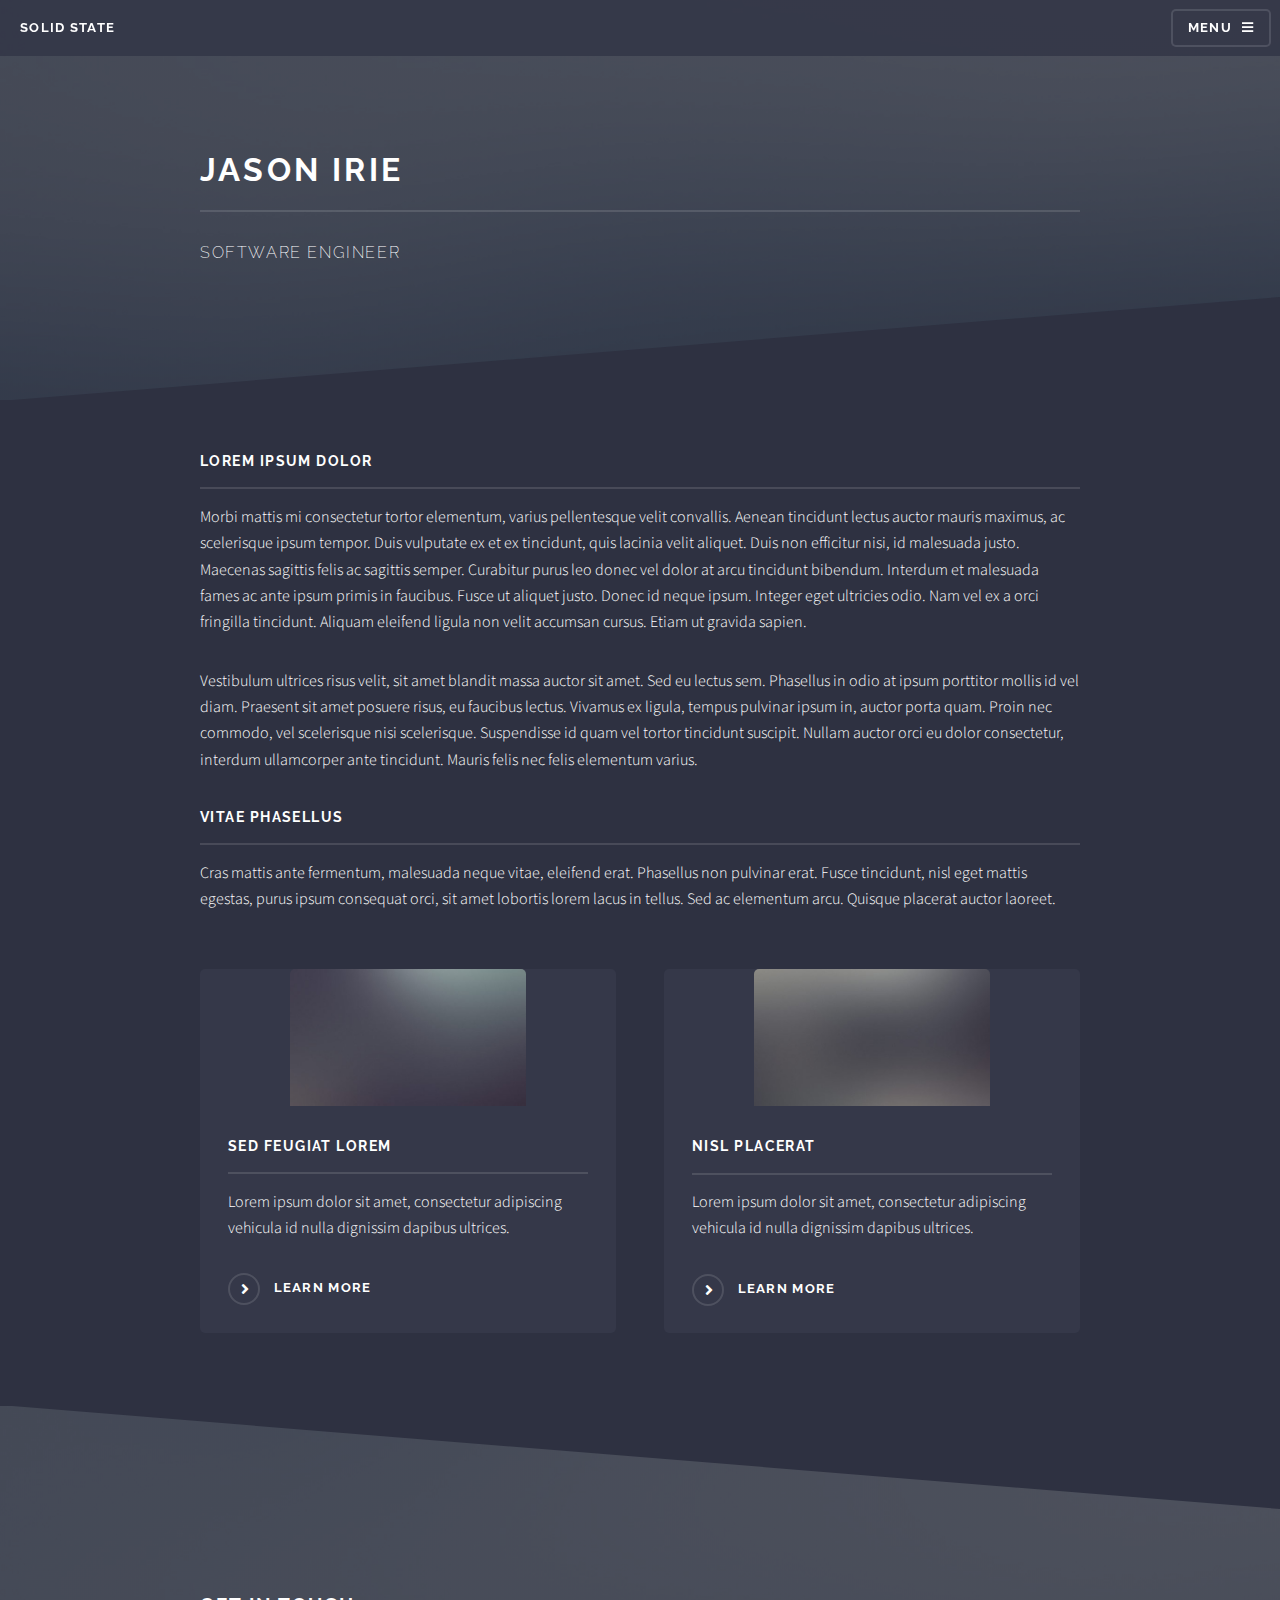
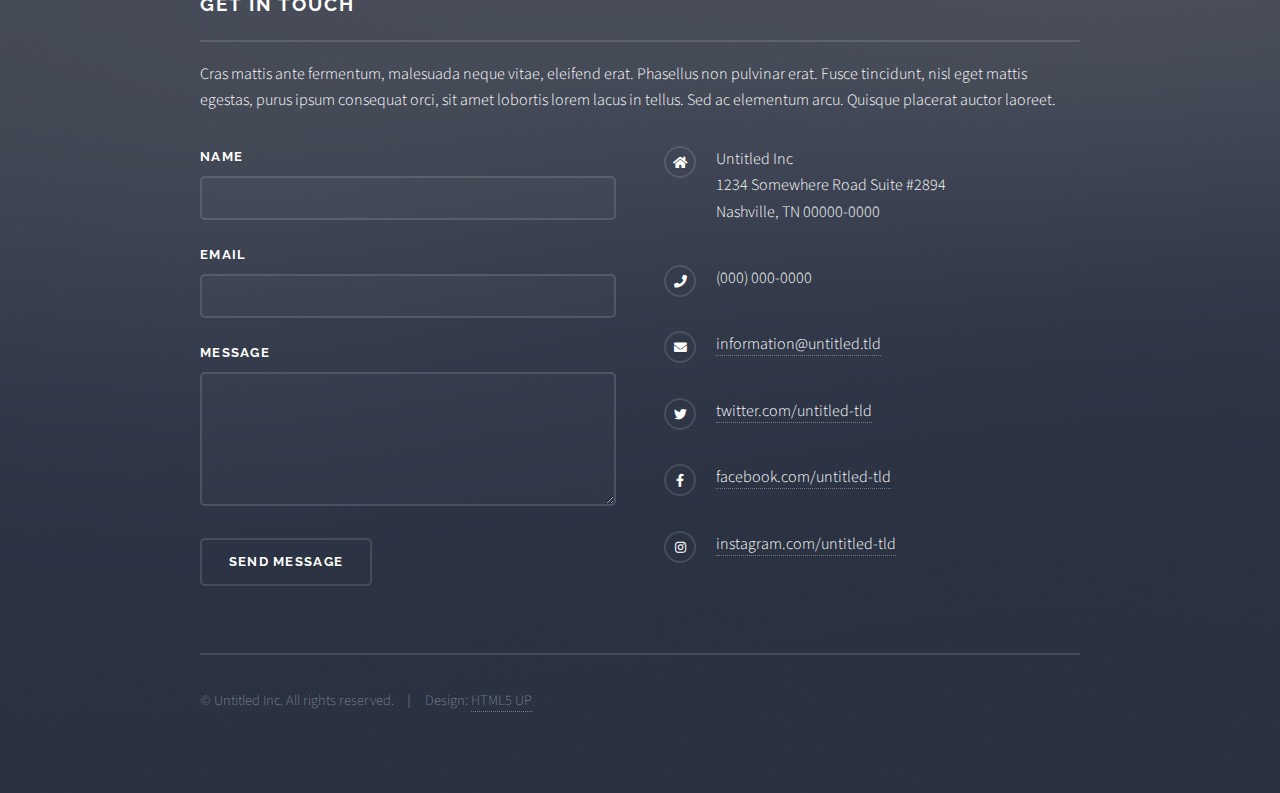
==== about.html @ 23050881 "Project Update. Finished landing page" ====
<!DOCTYPE HTML>
<!--
	Solid State by HTML5 UP
	html5up.net | @ajlkn
	Free for personal and commercial use under the CCA 3.0 license (html5up.net/license)
-->
<html>
	<head>
		<title>Generic - Solid State by HTML5 UP</title>
		<meta charset="utf-8" />
		<meta name="viewport" content="width=device-width, initial-scale=1, user-scalable=no" />
		<link rel="stylesheet" href="assets/css/main.css" />
		<noscript><link rel="stylesheet" href="assets/css/noscript.css" /></noscript>
		<script async src="https://www.googletagmanager.com/gtag/js?id=G-WM51CZ2260"></script>
		<script>
		window.dataLayer = window.dataLayer || [];
		function gtag(){dataLayer.push(arguments);}
		gtag('js', new Date());

		gtag('config', 'G-WM51CZ2260');
		</script>
	</head>
	<body class="is-preload">

		<!-- Page Wrapper -->
			<div id="page-wrapper">

				<!-- Header -->
					<header id="header">
						<h1><a href="index.html">Solid State</a></h1>
						<nav>
							<a href="#menu">Menu</a>
						</nav>
					</header>

				<!-- Menu -->
					<nav id="menu">
						<div class="inner">
							<h2>Menu</h2>
							<ul class="links">
								<li><a href="index.html">Home</a></li>
								<li><a href="about.html">Generic</a></li>
								<li><a href="projects.html">Elements</a></li>
								<li><a href="#">Log In</a></li>
								<li><a href="#">Sign Up</a></li>
							</ul>
							<a href="#" class="close">Close</a>
						</div>
					</nav>

				<!-- Wrapper -->
					<section id="wrapper">
						<header>
							<div class="inner">
								<h2>Jason Irie</h2>
								<p>Software Engineer</p>
							</div>
						</header>

						<!-- Content -->
							<div class="wrapper">
								<div class="inner">

									<h3 class="major">Lorem ipsum dolor</h3>
									<p>Morbi mattis mi consectetur tortor elementum, varius pellentesque velit convallis. Aenean tincidunt lectus auctor mauris maximus, ac scelerisque ipsum tempor. Duis vulputate ex et ex tincidunt, quis lacinia velit aliquet. Duis non efficitur nisi, id malesuada justo. Maecenas sagittis felis ac sagittis semper. Curabitur purus leo donec vel dolor at arcu tincidunt bibendum. Interdum et malesuada fames ac ante ipsum primis in faucibus. Fusce ut aliquet justo. Donec id neque ipsum. Integer eget ultricies odio. Nam vel ex a orci fringilla tincidunt. Aliquam eleifend ligula non velit accumsan cursus. Etiam ut gravida sapien.</p>

									<p>Vestibulum ultrices risus velit, sit amet blandit massa auctor sit amet. Sed eu lectus sem. Phasellus in odio at ipsum porttitor mollis id vel diam. Praesent sit amet posuere risus, eu faucibus lectus. Vivamus ex ligula, tempus pulvinar ipsum in, auctor porta quam. Proin nec commodo, vel scelerisque nisi scelerisque. Suspendisse id quam vel tortor tincidunt suscipit. Nullam auctor orci eu dolor consectetur, interdum ullamcorper ante tincidunt. Mauris felis nec felis elementum varius.</p>

									<h3 class="major">Vitae phasellus</h3>
									<p>Cras mattis ante fermentum, malesuada neque vitae, eleifend erat. Phasellus non pulvinar erat. Fusce tincidunt, nisl eget mattis egestas, purus ipsum consequat orci, sit amet lobortis lorem lacus in tellus. Sed ac elementum arcu. Quisque placerat auctor laoreet.</p>

									<section class="features">
										<article>
											<a href="#" class="image"><img src="images/pic04.jpg" alt="" /></a>
											<h3 class="major">Sed feugiat lorem</h3>
											<p>Lorem ipsum dolor sit amet, consectetur adipiscing vehicula id nulla dignissim dapibus ultrices.</p>
											<a href="#" class="special">Learn more</a>
										</article>
										<article>
											<a href="#" class="image"><img src="images/pic05.jpg" alt="" /></a>
											<h3 class="major">Nisl placerat</h3>
											<p>Lorem ipsum dolor sit amet, consectetur adipiscing vehicula id nulla dignissim dapibus ultrices.</p>
											<a href="#" class="special">Learn more</a>
										</article>
									</section>

								</div>
							</div>

					</section>

				<!-- Footer -->
					<section id="footer">
						<div class="inner">
							<h2 class="major">Get in touch</h2>
							<p>Cras mattis ante fermentum, malesuada neque vitae, eleifend erat. Phasellus non pulvinar erat. Fusce tincidunt, nisl eget mattis egestas, purus ipsum consequat orci, sit amet lobortis lorem lacus in tellus. Sed ac elementum arcu. Quisque placerat auctor laoreet.</p>
							<form method="post" action="#">
								<div class="fields">
									<div class="field">
										<label for="name">Name</label>
										<input type="text" name="name" id="name" />
									</div>
									<div class="field">
										<label for="email">Email</label>
										<input type="email" name="email" id="email" />
									</div>
									<div class="field">
										<label for="message">Message</label>
										<textarea name="message" id="message" rows="4"></textarea>
									</div>
								</div>
								<ul class="actions">
									<li><input type="submit" value="Send Message" /></li>
								</ul>
							</form>
							<ul class="contact">
								<li class="icon solid fa-home">
									Untitled Inc<br />
									1234 Somewhere Road Suite #2894<br />
									Nashville, TN 00000-0000
								</li>
								<li class="icon solid fa-phone">(000) 000-0000</li>
								<li class="icon solid fa-envelope"><a href="#">information@untitled.tld</a></li>
								<li class="icon brands fa-twitter"><a href="#">twitter.com/untitled-tld</a></li>
								<li class="icon brands fa-facebook-f"><a href="#">facebook.com/untitled-tld</a></li>
								<li class="icon brands fa-instagram"><a href="#">instagram.com/untitled-tld</a></li>
							</ul>
							<ul class="copyright">
								<li>&copy; Untitled Inc. All rights reserved.</li><li>Design: <a href="http://html5up.net">HTML5 UP</a></li>
							</ul>
						</div>
					</section>

			</div>

		<!-- Scripts -->
			<script src="assets/js/jquery.min.js"></script>
			<script src="assets/js/jquery.scrollex.min.js"></script>
			<script src="assets/js/browser.min.js"></script>
			<script src="assets/js/breakpoints.min.js"></script>
			<script src="assets/js/util.js"></script>
			<script src="assets/js/main.js"></script>

	</body>
</html>
---- assets/css/main.css ----
@import url(fontawesome-all.min.css);
@import url("https://fonts.googleapis.com/css?family=Raleway:200,700|Source+Sans+Pro:300,600,300italic,600italic");

/*
	Solid State by HTML5 UP
	html5up.net | @ajlkn
	Free for personal and commercial use under the CCA 3.0 license (html5up.net/license)
*/

html, body, div, span, applet, object,
iframe, h1, h2, h3, h4, h5, h6, p, blockquote,
pre, a, abbr, acronym, address, big, cite,
code, del, dfn, em, img, ins, kbd, q, s, samp,
small, strike, strong, sub, sup, tt, var, b,
u, i, center, dl, dt, dd, ol, ul, li, fieldset,
form, label, legend, table, caption, tbody,
tfoot, thead, tr, th, td, article, aside,
canvas, details, embed, figure, figcaption,
footer, header, hgroup, menu, nav, output, ruby,
section, summary, time, mark, audio, video {
	margin: 0;
	padding: 0;
	border: 0;
	font-size: 100%;
	font: inherit;
	vertical-align: baseline;}

article, aside, details, figcaption, figure,
footer, header, hgroup, menu, nav, section {
	display: block;}

body {
	line-height: 1;
}

ol, ul {
	list-style: none;
}

blockquote, q {
	quotes: none;
}

	blockquote:before, blockquote:after, q:before, q:after {
		content: '';
		content: none;
	}

table {
	border-collapse: collapse;
	border-spacing: 0;
}

body {
	-webkit-text-size-adjust: none;
}

mark {
	background-color: transparent;
	color: inherit;
}

input::-moz-focus-inner {
	border: 0;
	padding: 0;
}

input, select, textarea {
	-moz-appearance: none;
	-webkit-appearance: none;
	-ms-appearance: none;
	appearance: none;
}

/* Basic */

	@-ms-viewport {
		width: device-width;
	}

	body {
		-ms-overflow-style: scrollbar;
	}

	@media screen and (max-width: 480px) {

		html, body {
			min-width: 320px;
		}

	}

	html {
		box-sizing: border-box;
	}

	*, *:before, *:after {
		box-sizing: inherit;
	}

	body {
		background-color: #2e3141;
		background-image: linear-gradient(to top, rgba(46, 49, 65, 0.8), rgba(46, 49, 65, 0.8)), url("../../images/bg.jpg");
		background-size: auto,
 cover;
		background-attachment: fixed,
 fixed;
		background-position: center,
 center;
	}

		body.is-preload *, body.is-preload *:before, body.is-preload *:after {
			-moz-animation: none !important;
			-webkit-animation: none !important;
			-ms-animation: none !important;
			animation: none !important;
			-moz-transition: none !important;
			-webkit-transition: none !important;
			-ms-transition: none !important;
			transition: none !important;
		}

/* Type */

	body, input, select, textarea {
		color: #ffffff;
		font-family: "Source Sans Pro", Helvetica, sans-serif;
		font-size: 16.5pt;
		font-weight: 300;
		line-height: 1.65;
	}

		@media screen and (max-width: 1680px) {

			body, input, select, textarea {
				font-size: 13pt;
			}

		}

		@media screen and (max-width: 1280px) {

			body, input, select, textarea {
				font-size: 12pt;
			}

		}

		@media screen and (max-width: 980px) {

			body, input, select, textarea {
				font-size: 12pt;
			}

		}

		@media screen and (max-width: 736px) {

			body, input, select, textarea {
				font-size: 12pt;
			}

		}

		@media screen and (max-width: 480px) {

			body, input, select, textarea {
				font-size: 12pt;
			}

		}

	a {
		-moz-transition: color 0.2s ease-in-out, border-bottom-color 0.2s ease-in-out;
		-webkit-transition: color 0.2s ease-in-out, border-bottom-color 0.2s ease-in-out;
		-ms-transition: color 0.2s ease-in-out, border-bottom-color 0.2s ease-in-out;
		transition: color 0.2s ease-in-out, border-bottom-color 0.2s ease-in-out;
		border-bottom: dotted 1px rgba(255, 255, 255, 0.35);
		color: #ffffff;
		text-decoration: none;
	}

		a:hover {
			border-bottom-color: transparent;
			color: #ffffff !important;
		}

		a.special:not(.button) {
			text-decoration: none;
			border-bottom: 0;
			display: block;
			font-family: Raleway, Helvetica, sans-serif;
			font-size: 0.8em;
			font-weight: 700;
			letter-spacing: 0.1em;
			margin: 0 0 2em 0;
			text-transform: uppercase;
		}

			a.special:not(.button):before {
				-moz-osx-font-smoothing: grayscale;
				-webkit-font-smoothing: antialiased;
				display: inline-block;
				font-style: normal;
				font-variant: normal;
				text-rendering: auto;
				line-height: 1;
				text-transform: none !important;
				font-family: 'Font Awesome 5 Free';
				font-weight: 900;
			}

			a.special:not(.button):before {
				-moz-transition: background-color 0.2s ease-in-out;
				-webkit-transition: background-color 0.2s ease-in-out;
				-ms-transition: background-color 0.2s ease-in-out;
				transition: background-color 0.2s ease-in-out;
				border-radius: 100%;
				border: solid 2px rgba(255, 255, 255, 0.125);
				content: '\f105';
				display: inline-block;
				font-size: 1.25em;
				height: 2em;
				line-height: 1.75em;
				margin-right: 0.85em;
				text-align: center;
				text-indent: 0.15em;
				vertical-align: middle;
				width: 2em;
			}

			a.special:not(.button):hover:before {
				background-color: rgba(255, 255, 255, 0.025);
			}

			a.special:not(.button):active:before {
				background-color: rgba(255, 255, 255, 0.075);
			}

	strong, b {
		color: #ffffff;
		font-weight: 600;
	}

	em, i {
		font-style: italic;
	}

	p {
		margin: 0 0 2em 0;
	}

	h1, h2, h3, h4, h5, h6 {
		color: #ffffff;
		font-family: Raleway, Helvetica, sans-serif;
		font-weight: 700;
		letter-spacing: 0.1em;
		margin: 0 0 1em 0;
		text-transform: uppercase;
	}

		h1 a, h2 a, h3 a, h4 a, h5 a, h6 a {
			color: inherit;
			text-decoration: none;
			border-bottom: 0;
		}

		h1 span, h2 span, h3 span, h4 span, h5 span, h6 span {
			font-weight: 200;
		}

		h1.major, h2.major, h3.major, h4.major, h5.major, h6.major {
			padding-bottom: 1em;
			border-bottom: solid 2px rgba(255, 255, 255, 0.125);
		}

	h2 {
		font-size: 1.2em;
	}

	h3 {
		font-size: 0.9em;
	}

	h4 {
		font-size: 0.7em;
	}

	h5 {
		font-size: 0.7em;
	}

	h6 {
		font-size: 0.7em;
	}

	@media screen and (max-width: 736px) {

		h2 {
			font-size: 1em;
		}

		h3 {
			font-size: 0.8em;
		}

	}

	sub {
		font-size: 0.8em;
		position: relative;
		top: 0.5em;
	}

	sup {
		font-size: 0.8em;
		position: relative;
		top: -0.5em;
	}

	blockquote {
		border-left: solid 4px rgba(255, 255, 255, 0.125);
		font-style: italic;
		margin: 0 0 2em 0;
		padding: 0.5em 0 0.5em 2em;
	}

	code {
		background: rgba(255, 255, 255, 0.025);
		border-radius: 5px;
		border: solid 2px rgba(255, 255, 255, 0.125);
		font-family: "Courier New", monospace;
		font-size: 0.9em;
		margin: 0 0.25em;
		padding: 0.25em 0.65em;
	}

	pre {
		-webkit-overflow-scrolling: touch;
		font-family: "Courier New", monospace;
		font-size: 0.9em;
		margin: 0 0 2em 0;
	}

		pre code {
			display: block;
			line-height: 1.75em;
			padding: 1em 1.5em;
			overflow-x: auto;
		}

	hr {
		border: 0;
		border-bottom: solid 2px rgba(255, 255, 255, 0.125);
		margin: 2.5em 0;
	}

		hr.major {
			margin: 4em 0;
		}

	.align-left {
		text-align: left;
	}

	.align-center {
		text-align: center;
	}

	.align-right {
		text-align: right;
	}

/* Row */

	.row {
		display: flex;
		flex-wrap: wrap;
		box-sizing: border-box;
		align-items: stretch;
	}

		.row > * {
			box-sizing: border-box;
		}

		.row.gtr-uniform > * > :last-child {
			margin-bottom: 0;
		}

		.row.aln-left {
			justify-content: flex-start;
		}

		.row.aln-center {
			justify-content: center;
		}

		.row.aln-right {
			justify-content: flex-end;
		}

		.row.aln-top {
			align-items: flex-start;
		}

		.row.aln-middle {
			align-items: center;
		}

		.row.aln-bottom {
			align-items: flex-end;
		}

		.row > .imp {
			order: -1;
		}

		.row > .col-1 {
			width: 8.33333%;
		}

		.row > .off-1 {
			margin-left: 8.33333%;
		}

		.row > .col-2 {
			width: 16.66667%;
		}

		.row > .off-2 {
			margin-left: 16.66667%;
		}

		.row > .col-3 {
			width: 25%;
		}

		.row > .off-3 {
			margin-left: 25%;
		}

		.row > .col-4 {
			width: 33.33333%;
		}

		.row > .off-4 {
			margin-left: 33.33333%;
		}

		.row > .col-5 {
			width: 41.66667%;
		}

		.row > .off-5 {
			margin-left: 41.66667%;
		}

		.row > .col-6 {
			width: 50%;
		}

		.row > .off-6 {
			margin-left: 50%;
		}

		.row > .col-7 {
			width: 58.33333%;
		}

		.row > .off-7 {
			margin-left: 58.33333%;
		}

		.row > .col-8 {
			width: 66.66667%;
		}

		.row > .off-8 {
			margin-left: 66.66667%;
		}

		.row > .col-9 {
			width: 75%;
		}

		.row > .off-9 {
			margin-left: 75%;
		}

		.row > .col-10 {
			width: 83.33333%;
		}

		.row > .off-10 {
			margin-left: 83.33333%;
		}

		.row > .col-11 {
			width: 91.66667%;
		}

		.row > .off-11 {
			margin-left: 91.66667%;
		}

		.row > .col-12 {
			width: 100%;
		}

		.row > .off-12 {
			margin-left: 100%;
		}

		.row.gtr-0 {
			margin-top: 0;
			margin-left: 0em;
		}

			.row.gtr-0 > * {
				padding: 0 0 0 0em;
			}

			.row.gtr-0.gtr-uniform {
				margin-top: 0em;
			}

				.row.gtr-0.gtr-uniform > * {
					padding-top: 0em;
				}

		.row.gtr-25 {
			margin-top: 0;
			margin-left: -0.4375em;
		}

			.row.gtr-25 > * {
				padding: 0 0 0 0.4375em;
			}

			.row.gtr-25.gtr-uniform {
				margin-top: -0.4375em;
			}

				.row.gtr-25.gtr-uniform > * {
					padding-top: 0.4375em;
				}

		.row.gtr-50 {
			margin-top: 0;
			margin-left: -0.875em;
		}

			.row.gtr-50 > * {
				padding: 0 0 0 0.875em;
			}

			.row.gtr-50.gtr-uniform {
				margin-top: -0.875em;
			}

				.row.gtr-50.gtr-uniform > * {
					padding-top: 0.875em;
				}

		.row {
			margin-top: 0;
			margin-left: -1.75em;
		}

			.row > * {
				padding: 0 0 0 1.75em;
			}

			.row.gtr-uniform {
				margin-top: -1.75em;
			}

				.row.gtr-uniform > * {
					padding-top: 1.75em;
				}

		.row.gtr-150 {
			margin-top: 0;
			margin-left: -2.625em;
		}

			.row.gtr-150 > * {
				padding: 0 0 0 2.625em;
			}

			.row.gtr-150.gtr-uniform {
				margin-top: -2.625em;
			}

				.row.gtr-150.gtr-uniform > * {
					padding-top: 2.625em;
				}

		.row.gtr-200 {
			margin-top: 0;
			margin-left: -3.5em;
		}

			.row.gtr-200 > * {
				padding: 0 0 0 3.5em;
			}

			.row.gtr-200.gtr-uniform {
				margin-top: -3.5em;
			}

				.row.gtr-200.gtr-uniform > * {
					padding-top: 3.5em;
				}

		@media screen and (max-width: 1680px) {

			.row {
				display: flex;
				flex-wrap: wrap;
				box-sizing: border-box;
				align-items: stretch;
			}

				.row > * {
					box-sizing: border-box;
				}

				.row.gtr-uniform > * > :last-child {
					margin-bottom: 0;
				}

				.row.aln-left {
					justify-content: flex-start;
				}

				.row.aln-center {
					justify-content: center;
				}

				.row.aln-right {
					justify-content: flex-end;
				}

				.row.aln-top {
					align-items: flex-start;
				}

				.row.aln-middle {
					align-items: center;
				}

				.row.aln-bottom {
					align-items: flex-end;
				}

				.row > .imp-xlarge {
					order: -1;
				}

				.row > .col-1-xlarge {
					width: 8.33333%;
				}

				.row > .off-1-xlarge {
					margin-left: 8.33333%;
				}

				.row > .col-2-xlarge {
					width: 16.66667%;
				}

				.row > .off-2-xlarge {
					margin-left: 16.66667%;
				}

				.row > .col-3-xlarge {
					width: 25%;
				}

				.row > .off-3-xlarge {
					margin-left: 25%;
				}

				.row > .col-4-xlarge {
					width: 33.33333%;
				}

				.row > .off-4-xlarge {
					margin-left: 33.33333%;
				}

				.row > .col-5-xlarge {
					width: 41.66667%;
				}

				.row > .off-5-xlarge {
					margin-left: 41.66667%;
				}

				.row > .col-6-xlarge {
					width: 50%;
				}

				.row > .off-6-xlarge {
					margin-left: 50%;
				}

				.row > .col-7-xlarge {
					width: 58.33333%;
				}

				.row > .off-7-xlarge {
					margin-left: 58.33333%;
				}

				.row > .col-8-xlarge {
					width: 66.66667%;
				}

				.row > .off-8-xlarge {
					margin-left: 66.66667%;
				}

				.row > .col-9-xlarge {
					width: 75%;
				}

				.row > .off-9-xlarge {
					margin-left: 75%;
				}

				.row > .col-10-xlarge {
					width: 83.33333%;
				}

				.row > .off-10-xlarge {
					margin-left: 83.33333%;
				}

				.row > .col-11-xlarge {
					width: 91.66667%;
				}

				.row > .off-11-xlarge {
					margin-left: 91.66667%;
				}

				.row > .col-12-xlarge {
					width: 100%;
				}

				.row > .off-12-xlarge {
					margin-left: 100%;
				}

				.row.gtr-0 {
					margin-top: 0;
					margin-left: 0em;
				}

					.row.gtr-0 > * {
						padding: 0 0 0 0em;
					}

					.row.gtr-0.gtr-uniform {
						margin-top: 0em;
					}

						.row.gtr-0.gtr-uniform > * {
							padding-top: 0em;
						}

				.row.gtr-25 {
					margin-top: 0;
					margin-left: -0.4375em;
				}

					.row.gtr-25 > * {
						padding: 0 0 0 0.4375em;
					}

					.row.gtr-25.gtr-uniform {
						margin-top: -0.4375em;
					}

						.row.gtr-25.gtr-uniform > * {
							padding-top: 0.4375em;
						}

				.row.gtr-50 {
					margin-top: 0;
					margin-left: -0.875em;
				}

					.row.gtr-50 > * {
						padding: 0 0 0 0.875em;
					}

					.row.gtr-50.gtr-uniform {
						margin-top: -0.875em;
					}

						.row.gtr-50.gtr-uniform > * {
							padding-top: 0.875em;
						}

				.row {
					margin-top: 0;
					margin-left: -1.75em;
				}

					.row > * {
						padding: 0 0 0 1.75em;
					}

					.row.gtr-uniform {
						margin-top: -1.75em;
					}

						.row.gtr-uniform > * {
							padding-top: 1.75em;
						}

				.row.gtr-150 {
					margin-top: 0;
					margin-left: -2.625em;
				}

					.row.gtr-150 > * {
						padding: 0 0 0 2.625em;
					}

					.row.gtr-150.gtr-uniform {
						margin-top: -2.625em;
					}

						.row.gtr-150.gtr-uniform > * {
							padding-top: 2.625em;
						}

				.row.gtr-200 {
					margin-top: 0;
					margin-left: -3.5em;
				}

					.row.gtr-200 > * {
						padding: 0 0 0 3.5em;
					}

					.row.gtr-200.gtr-uniform {
						margin-top: -3.5em;
					}

						.row.gtr-200.gtr-uniform > * {
							padding-top: 3.5em;
						}

		}

		@media screen and (max-width: 1280px) {

			.row {
				display: flex;
				flex-wrap: wrap;
				box-sizing: border-box;
				align-items: stretch;
			}

				.row > * {
					box-sizing: border-box;
				}

				.row.gtr-uniform > * > :last-child {
					margin-bottom: 0;
				}

				.row.aln-left {
					justify-content: flex-start;
				}

				.row.aln-center {
					justify-content: center;
				}

				.row.aln-right {
					justify-content: flex-end;
				}

				.row.aln-top {
					align-items: flex-start;
				}

				.row.aln-middle {
					align-items: center;
				}

				.row.aln-bottom {
					align-items: flex-end;
				}

				.row > .imp-large {
					order: -1;
				}

				.row > .col-1-large {
					width: 8.33333%;
				}

				.row > .off-1-large {
					margin-left: 8.33333%;
				}

				.row > .col-2-large {
					width: 16.66667%;
				}

				.row > .off-2-large {
					margin-left: 16.66667%;
				}

				.row > .col-3-large {
					width: 25%;
				}

				.row > .off-3-large {
					margin-left: 25%;
				}

				.row > .col-4-large {
					width: 33.33333%;
				}

				.row > .off-4-large {
					margin-left: 33.33333%;
				}

				.row > .col-5-large {
					width: 41.66667%;
				}

				.row > .off-5-large {
					margin-left: 41.66667%;
				}

				.row > .col-6-large {
					width: 50%;
				}

				.row > .off-6-large {
					margin-left: 50%;
				}

				.row > .col-7-large {
					width: 58.33333%;
				}

				.row > .off-7-large {
					margin-left: 58.33333%;
				}

				.row > .col-8-large {
					width: 66.66667%;
				}

				.row > .off-8-large {
					margin-left: 66.66667%;
				}

				.row > .col-9-large {
					width: 75%;
				}

				.row > .off-9-large {
					margin-left: 75%;
				}

				.row > .col-10-large {
					width: 83.33333%;
				}

				.row > .off-10-large {
					margin-left: 83.33333%;
				}

				.row > .col-11-large {
					width: 91.66667%;
				}

				.row > .off-11-large {
					margin-left: 91.66667%;
				}

				.row > .col-12-large {
					width: 100%;
				}

				.row > .off-12-large {
					margin-left: 100%;
				}

				.row.gtr-0 {
					margin-top: 0;
					margin-left: 0em;
				}

					.row.gtr-0 > * {
						padding: 0 0 0 0em;
					}

					.row.gtr-0.gtr-uniform {
						margin-top: 0em;
					}

						.row.gtr-0.gtr-uniform > * {
							padding-top: 0em;
						}

				.row.gtr-25 {
					margin-top: 0;
					margin-left: -0.4375em;
				}

					.row.gtr-25 > * {
						padding: 0 0 0 0.4375em;
					}

					.row.gtr-25.gtr-uniform {
						margin-top: -0.4375em;
					}

						.row.gtr-25.gtr-uniform > * {
							padding-top: 0.4375em;
						}

				.row.gtr-50 {
					margin-top: 0;
					margin-left: -0.875em;
				}

					.row.gtr-50 > * {
						padding: 0 0 0 0.875em;
					}

					.row.gtr-50.gtr-uniform {
						margin-top: -0.875em;
					}

						.row.gtr-50.gtr-uniform > * {
							padding-top: 0.875em;
						}

				.row {
					margin-top: 0;
					margin-left: -1.75em;
				}

					.row > * {
						padding: 0 0 0 1.75em;
					}

					.row.gtr-uniform {
						margin-top: -1.75em;
					}

						.row.gtr-uniform > * {
							padding-top: 1.75em;
						}

				.row.gtr-150 {
					margin-top: 0;
					margin-left: -2.625em;
				}

					.row.gtr-150 > * {
						padding: 0 0 0 2.625em;
					}

					.row.gtr-150.gtr-uniform {
						margin-top: -2.625em;
					}

						.row.gtr-150.gtr-uniform > * {
							padding-top: 2.625em;
						}

				.row.gtr-200 {
					margin-top: 0;
					margin-left: -3.5em;
				}

					.row.gtr-200 > * {
						padding: 0 0 0 3.5em;
					}

					.row.gtr-200.gtr-uniform {
						margin-top: -3.5em;
					}

						.row.gtr-200.gtr-uniform > * {
							padding-top: 3.5em;
						}

		}

		@media screen and (max-width: 980px) {

			.row {
				display: flex;
				flex-wrap: wrap;
				box-sizing: border-box;
				align-items: stretch;
			}

				.row > * {
					box-sizing: border-box;
				}

				.row.gtr-uniform > * > :last-child {
					margin-bottom: 0;
				}

				.row.aln-left {
					justify-content: flex-start;
				}

				.row.aln-center {
					justify-content: center;
				}

				.row.aln-right {
					justify-content: flex-end;
				}

				.row.aln-top {
					align-items: flex-start;
				}

				.row.aln-middle {
					align-items: center;
				}

				.row.aln-bottom {
					align-items: flex-end;
				}

				.row > .imp-medium {
					order: -1;
				}

				.row > .col-1-medium {
					width: 8.33333%;
				}

				.row > .off-1-medium {
					margin-left: 8.33333%;
				}

				.row > .col-2-medium {
					width: 16.66667%;
				}

				.row > .off-2-medium {
					margin-left: 16.66667%;
				}

				.row > .col-3-medium {
					width: 25%;
				}

				.row > .off-3-medium {
					margin-left: 25%;
				}

				.row > .col-4-medium {
					width: 33.33333%;
				}

				.row > .off-4-medium {
					margin-left: 33.33333%;
				}

				.row > .col-5-medium {
					width: 41.66667%;
				}

				.row > .off-5-medium {
					margin-left: 41.66667%;
				}

				.row > .col-6-medium {
					width: 50%;
				}

				.row > .off-6-medium {
					margin-left: 50%;
				}

				.row > .col-7-medium {
					width: 58.33333%;
				}

				.row > .off-7-medium {
					margin-left: 58.33333%;
				}

				.row > .col-8-medium {
					width: 66.66667%;
				}

				.row > .off-8-medium {
					margin-left: 66.66667%;
				}

				.row > .col-9-medium {
					width: 75%;
				}

				.row > .off-9-medium {
					margin-left: 75%;
				}

				.row > .col-10-medium {
					width: 83.33333%;
				}

				.row > .off-10-medium {
					margin-left: 83.33333%;
				}

				.row > .col-11-medium {
					width: 91.66667%;
				}

				.row > .off-11-medium {
					margin-left: 91.66667%;
				}

				.row > .col-12-medium {
					width: 100%;
				}

				.row > .off-12-medium {
					margin-left: 100%;
				}

				.row.gtr-0 {
					margin-top: 0;
					margin-left: 0em;
				}

					.row.gtr-0 > * {
						padding: 0 0 0 0em;
					}

					.row.gtr-0.gtr-uniform {
						margin-top: 0em;
					}

						.row.gtr-0.gtr-uniform > * {
							padding-top: 0em;
						}

				.row.gtr-25 {
					margin-top: 0;
					margin-left: -0.4375em;
				}

					.row.gtr-25 > * {
						padding: 0 0 0 0.4375em;
					}

					.row.gtr-25.gtr-uniform {
						margin-top: -0.4375em;
					}

						.row.gtr-25.gtr-uniform > * {
							padding-top: 0.4375em;
						}

				.row.gtr-50 {
					margin-top: 0;
					margin-left: -0.875em;
				}

					.row.gtr-50 > * {
						padding: 0 0 0 0.875em;
					}

					.row.gtr-50.gtr-uniform {
						margin-top: -0.875em;
					}

						.row.gtr-50.gtr-uniform > * {
							padding-top: 0.875em;
						}

				.row {
					margin-top: 0;
					margin-left: -1.75em;
				}

					.row > * {
						padding: 0 0 0 1.75em;
					}

					.row.gtr-uniform {
						margin-top: -1.75em;
					}

						.row.gtr-uniform > * {
							padding-top: 1.75em;
						}

				.row.gtr-150 {
					margin-top: 0;
					margin-left: -2.625em;
				}

					.row.gtr-150 > * {
						padding: 0 0 0 2.625em;
					}

					.row.gtr-150.gtr-uniform {
						margin-top: -2.625em;
					}

						.row.gtr-150.gtr-uniform > * {
							padding-top: 2.625em;
						}

				.row.gtr-200 {
					margin-top: 0;
					margin-left: -3.5em;
				}

					.row.gtr-200 > * {
						padding: 0 0 0 3.5em;
					}

					.row.gtr-200.gtr-uniform {
						margin-top: -3.5em;
					}

						.row.gtr-200.gtr-uniform > * {
							padding-top: 3.5em;
						}

		}

		@media screen and (max-width: 736px) {

			.row {
				display: flex;
				flex-wrap: wrap;
				box-sizing: border-box;
				align-items: stretch;
			}

				.row > * {
					box-sizing: border-box;
				}

				.row.gtr-uniform > * > :last-child {
					margin-bottom: 0;
				}

				.row.aln-left {
					justify-content: flex-start;
				}

				.row.aln-center {
					justify-content: center;
				}

				.row.aln-right {
					justify-content: flex-end;
				}

				.row.aln-top {
					align-items: flex-start;
				}

				.row.aln-middle {
					align-items: center;
				}

				.row.aln-bottom {
					align-items: flex-end;
				}

				.row > .imp-small {
					order: -1;
				}

				.row > .col-1-small {
					width: 8.33333%;
				}

				.row > .off-1-small {
					margin-left: 8.33333%;
				}

				.row > .col-2-small {
					width: 16.66667%;
				}

				.row > .off-2-small {
					margin-left: 16.66667%;
				}

				.row > .col-3-small {
					width: 25%;
				}

				.row > .off-3-small {
					margin-left: 25%;
				}

				.row > .col-4-small {
					width: 33.33333%;
				}

				.row > .off-4-small {
					margin-left: 33.33333%;
				}

				.row > .col-5-small {
					width: 41.66667%;
				}

				.row > .off-5-small {
					margin-left: 41.66667%;
				}

				.row > .col-6-small {
					width: 50%;
				}

				.row > .off-6-small {
					margin-left: 50%;
				}

				.row > .col-7-small {
					width: 58.33333%;
				}

				.row > .off-7-small {
					margin-left: 58.33333%;
				}

				.row > .col-8-small {
					width: 66.66667%;
				}

				.row > .off-8-small {
					margin-left: 66.66667%;
				}

				.row > .col-9-small {
					width: 75%;
				}

				.row > .off-9-small {
					margin-left: 75%;
				}

				.row > .col-10-small {
					width: 83.33333%;
				}

				.row > .off-10-small {
					margin-left: 83.33333%;
				}

				.row > .col-11-small {
					width: 91.66667%;
				}

				.row > .off-11-small {
					margin-left: 91.66667%;
				}

				.row > .col-12-small {
					width: 100%;
				}

				.row > .off-12-small {
					margin-left: 100%;
				}

				.row.gtr-0 {
					margin-top: 0;
					margin-left: 0em;
				}

					.row.gtr-0 > * {
						padding: 0 0 0 0em;
					}

					.row.gtr-0.gtr-uniform {
						margin-top: 0em;
					}

						.row.gtr-0.gtr-uniform > * {
							padding-top: 0em;
						}

				.row.gtr-25 {
					margin-top: 0;
					margin-left: -0.3125em;
				}

					.row.gtr-25 > * {
						padding: 0 0 0 0.3125em;
					}

					.row.gtr-25.gtr-uniform {
						margin-top: -0.3125em;
					}

						.row.gtr-25.gtr-uniform > * {
							padding-top: 0.3125em;
						}

				.row.gtr-50 {
					margin-top: 0;
					margin-left: -0.625em;
				}

					.row.gtr-50 > * {
						padding: 0 0 0 0.625em;
					}

					.row.gtr-50.gtr-uniform {
						margin-top: -0.625em;
					}

						.row.gtr-50.gtr-uniform > * {
							padding-top: 0.625em;
						}

				.row {
					margin-top: 0;
					margin-left: -1.25em;
				}

					.row > * {
						padding: 0 0 0 1.25em;
					}

					.row.gtr-uniform {
						margin-top: -1.25em;
					}

						.row.gtr-uniform > * {
							padding-top: 1.25em;
						}

				.row.gtr-150 {
					margin-top: 0;
					margin-left: -1.875em;
				}

					.row.gtr-150 > * {
						padding: 0 0 0 1.875em;
					}

					.row.gtr-150.gtr-uniform {
						margin-top: -1.875em;
					}

						.row.gtr-150.gtr-uniform > * {
							padding-top: 1.875em;
						}

				.row.gtr-200 {
					margin-top: 0;
					margin-left: -2.5em;
				}

					.row.gtr-200 > * {
						padding: 0 0 0 2.5em;
					}

					.row.gtr-200.gtr-uniform {
						margin-top: -2.5em;
					}

						.row.gtr-200.gtr-uniform > * {
							padding-top: 2.5em;
						}

		}

		@media screen and (max-width: 480px) {

			.row {
				display: flex;
				flex-wrap: wrap;
				box-sizing: border-box;
				align-items: stretch;
			}

				.row > * {
					box-sizing: border-box;
				}

				.row.gtr-uniform > * > :last-child {
					margin-bottom: 0;
				}

				.row.aln-left {
					justify-content: flex-start;
				}

				.row.aln-center {
					justify-content: center;
				}

				.row.aln-right {
					justify-content: flex-end;
				}

				.row.aln-top {
					align-items: flex-start;
				}

				.row.aln-middle {
					align-items: center;
				}

				.row.aln-bottom {
					align-items: flex-end;
				}

				.row > .imp-xsmall {
					order: -1;
				}

				.row > .col-1-xsmall {
					width: 8.33333%;
				}

				.row > .off-1-xsmall {
					margin-left: 8.33333%;
				}

				.row > .col-2-xsmall {
					width: 16.66667%;
				}

				.row > .off-2-xsmall {
					margin-left: 16.66667%;
				}

				.row > .col-3-xsmall {
					width: 25%;
				}

				.row > .off-3-xsmall {
					margin-left: 25%;
				}

				.row > .col-4-xsmall {
					width: 33.33333%;
				}

				.row > .off-4-xsmall {
					margin-left: 33.33333%;
				}

				.row > .col-5-xsmall {
					width: 41.66667%;
				}

				.row > .off-5-xsmall {
					margin-left: 41.66667%;
				}

				.row > .col-6-xsmall {
					width: 50%;
				}

				.row > .off-6-xsmall {
					margin-left: 50%;
				}

				.row > .col-7-xsmall {
					width: 58.33333%;
				}

				.row > .off-7-xsmall {
					margin-left: 58.33333%;
				}

				.row > .col-8-xsmall {
					width: 66.66667%;
				}

				.row > .off-8-xsmall {
					margin-left: 66.66667%;
				}

				.row > .col-9-xsmall {
					width: 75%;
				}

				.row > .off-9-xsmall {
					margin-left: 75%;
				}

				.row > .col-10-xsmall {
					width: 83.33333%;
				}

				.row > .off-10-xsmall {
					margin-left: 83.33333%;
				}

				.row > .col-11-xsmall {
					width: 91.66667%;
				}

				.row > .off-11-xsmall {
					margin-left: 91.66667%;
				}

				.row > .col-12-xsmall {
					width: 100%;
				}

				.row > .off-12-xsmall {
					margin-left: 100%;
				}

				.row.gtr-0 {
					margin-top: 0;
					margin-left: 0em;
				}

					.row.gtr-0 > * {
						padding: 0 0 0 0em;
					}

					.row.gtr-0.gtr-uniform {
						margin-top: 0em;
					}

						.row.gtr-0.gtr-uniform > * {
							padding-top: 0em;
						}

				.row.gtr-25 {
					margin-top: 0;
					margin-left: -0.3125em;
				}

					.row.gtr-25 > * {
						padding: 0 0 0 0.3125em;
					}

					.row.gtr-25.gtr-uniform {
						margin-top: -0.3125em;
					}

						.row.gtr-25.gtr-uniform > * {
							padding-top: 0.3125em;
						}

				.row.gtr-50 {
					margin-top: 0;
					margin-left: -0.625em;
				}

					.row.gtr-50 > * {
						padding: 0 0 0 0.625em;
					}

					.row.gtr-50.gtr-uniform {
						margin-top: -0.625em;
					}

						.row.gtr-50.gtr-uniform > * {
							padding-top: 0.625em;
						}

				.row {
					margin-top: 0;
					margin-left: -1.25em;
				}

					.row > * {
						padding: 0 0 0 1.25em;
					}

					.row.gtr-uniform {
						margin-top: -1.25em;
					}

						.row.gtr-uniform > * {
							padding-top: 1.25em;
						}

				.row.gtr-150 {
					margin-top: 0;
					margin-left: -1.875em;
				}

					.row.gtr-150 > * {
						padding: 0 0 0 1.875em;
					}

					.row.gtr-150.gtr-uniform {
						margin-top: -1.875em;
					}

						.row.gtr-150.gtr-uniform > * {
							padding-top: 1.875em;
						}

				.row.gtr-200 {
					margin-top: 0;
					margin-left: -2.5em;
				}

					.row.gtr-200 > * {
						padding: 0 0 0 2.5em;
					}

					.row.gtr-200.gtr-uniform {
						margin-top: -2.5em;
					}

						.row.gtr-200.gtr-uniform > * {
							padding-top: 2.5em;
						}

		}

		@media screen and (max-width: 360px) {

			.row {
				display: flex;
				flex-wrap: wrap;
				box-sizing: border-box;
				align-items: stretch;
			}

				.row > * {
					box-sizing: border-box;
				}

				.row.gtr-uniform > * > :last-child {
					margin-bottom: 0;
				}

				.row.aln-left {
					justify-content: flex-start;
				}

				.row.aln-center {
					justify-content: center;
				}

				.row.aln-right {
					justify-content: flex-end;
				}

				.row.aln-top {
					align-items: flex-start;
				}

				.row.aln-middle {
					align-items: center;
				}

				.row.aln-bottom {
					align-items: flex-end;
				}

				.row > .imp-xxsmall {
					order: -1;
				}

				.row > .col-1-xxsmall {
					width: 8.33333%;
				}

				.row > .off-1-xxsmall {
					margin-left: 8.33333%;
				}

				.row > .col-2-xxsmall {
					width: 16.66667%;
				}

				.row > .off-2-xxsmall {
					margin-left: 16.66667%;
				}

				.row > .col-3-xxsmall {
					width: 25%;
				}

				.row > .off-3-xxsmall {
					margin-left: 25%;
				}

				.row > .col-4-xxsmall {
					width: 33.33333%;
				}

				.row > .off-4-xxsmall {
					margin-left: 33.33333%;
				}

				.row > .col-5-xxsmall {
					width: 41.66667%;
				}

				.row > .off-5-xxsmall {
					margin-left: 41.66667%;
				}

				.row > .col-6-xxsmall {
					width: 50%;
				}

				.row > .off-6-xxsmall {
					margin-left: 50%;
				}

				.row > .col-7-xxsmall {
					width: 58.33333%;
				}

				.row > .off-7-xxsmall {
					margin-left: 58.33333%;
				}

				.row > .col-8-xxsmall {
					width: 66.66667%;
				}

				.row > .off-8-xxsmall {
					margin-left: 66.66667%;
				}

				.row > .col-9-xxsmall {
					width: 75%;
				}

				.row > .off-9-xxsmall {
					margin-left: 75%;
				}

				.row > .col-10-xxsmall {
					width: 83.33333%;
				}

				.row > .off-10-xxsmall {
					margin-left: 83.33333%;
				}

				.row > .col-11-xxsmall {
					width: 91.66667%;
				}

				.row > .off-11-xxsmall {
					margin-left: 91.66667%;
				}

				.row > .col-12-xxsmall {
					width: 100%;
				}

				.row > .off-12-xxsmall {
					margin-left: 100%;
				}

				.row.gtr-0 {
					margin-top: 0;
					margin-left: 0em;
				}

					.row.gtr-0 > * {
						padding: 0 0 0 0em;
					}

					.row.gtr-0.gtr-uniform {
						margin-top: 0em;
					}

						.row.gtr-0.gtr-uniform > * {
							padding-top: 0em;
						}

				.row.gtr-25 {
					margin-top: 0;
					margin-left: -0.3125em;
				}

					.row.gtr-25 > * {
						padding: 0 0 0 0.3125em;
					}

					.row.gtr-25.gtr-uniform {
						margin-top: -0.3125em;
					}

						.row.gtr-25.gtr-uniform > * {
							padding-top: 0.3125em;
						}

				.row.gtr-50 {
					margin-top: 0;
					margin-left: -0.625em;
				}

					.row.gtr-50 > * {
						padding: 0 0 0 0.625em;
					}

					.row.gtr-50.gtr-uniform {
						margin-top: -0.625em;
					}

						.row.gtr-50.gtr-uniform > * {
							padding-top: 0.625em;
						}

				.row {
					margin-top: 0;
					margin-left: -1.25em;
				}

					.row > * {
						padding: 0 0 0 1.25em;
					}

					.row.gtr-uniform {
						margin-top: -1.25em;
					}

						.row.gtr-uniform > * {
							padding-top: 1.25em;
						}

				.row.gtr-150 {
					margin-top: 0;
					margin-left: -1.875em;
				}

					.row.gtr-150 > * {
						padding: 0 0 0 1.875em;
					}

					.row.gtr-150.gtr-uniform {
						margin-top: -1.875em;
					}

						.row.gtr-150.gtr-uniform > * {
							padding-top: 1.875em;
						}

				.row.gtr-200 {
					margin-top: 0;
					margin-left: -2.5em;
				}

					.row.gtr-200 > * {
						padding: 0 0 0 2.5em;
					}

					.row.gtr-200.gtr-uniform {
						margin-top: -2.5em;
					}

						.row.gtr-200.gtr-uniform > * {
							padding-top: 2.5em;
						}

		}

/* Section/Article */

	section.special, article.special {
		text-align: center;
	}

/* Form */

	form {
		margin: 0 0 2em 0;
	}

		form > :last-child {
			margin-bottom: 0;
		}

		form > .fields {
			display: -moz-flex;
			display: -webkit-flex;
			display: -ms-flex;
			display: flex;
			-moz-flex-wrap: wrap;
			-webkit-flex-wrap: wrap;
			-ms-flex-wrap: wrap;
			flex-wrap: wrap;
			width: calc(100% + 3em);
			margin: -1.5em 0 2em -1.5em;
		}

			form > .fields > .field {
				-moz-flex-grow: 0;
				-webkit-flex-grow: 0;
				-ms-flex-grow: 0;
				flex-grow: 0;
				-moz-flex-shrink: 0;
				-webkit-flex-shrink: 0;
				-ms-flex-shrink: 0;
				flex-shrink: 0;
				padding: 1.5em 0 0 1.5em;
				width: calc(100% - 1.5em);
			}

				form > .fields > .field.half {
					width: calc(50% - 0.75em);
				}

				form > .fields > .field.third {
					width: calc(100%/3 - 0.5em);
				}

				form > .fields > .field.quarter {
					width: calc(25% - 0.375em);
				}

		@media screen and (max-width: 480px) {

			form > .fields {
				width: calc(100% + 3em);
				margin: -1.5em 0 2em -1.5em;
			}

				form > .fields > .field {
					padding: 1.5em 0 0 1.5em;
					width: calc(100% - 1.5em);
				}

					form > .fields > .field.half {
						width: calc(100% - 1.5em);
					}

					form > .fields > .field.third {
						width: calc(100% - 1.5em);
					}

					form > .fields > .field.quarter {
						width: calc(100% - 1.5em);
					}

		}

	label {
		color: #ffffff;
		display: block;
		font-family: Raleway, Helvetica, sans-serif;
		font-size: 0.8em;
		font-weight: 700;
		letter-spacing: 0.1em;
		margin: 0 0 0.7em 0;
		text-transform: uppercase;
	}

	input[type="text"],
	input[type="password"],
	input[type="email"],
	input[type="tel"],
	select,
	textarea {
		-moz-appearance: none;
		-webkit-appearance: none;
		-ms-appearance: none;
		appearance: none;
		background: rgba(255, 255, 255, 0.025);
		border-radius: 5px;
		border: none;
		border: solid 2px rgba(255, 255, 255, 0.125);
		color: inherit;
		display: block;
		outline: 0;
		padding: 0 1em;
		text-decoration: none;
		width: 100%;
	}

		input[type="text"]:invalid,
		input[type="password"]:invalid,
		input[type="email"]:invalid,
		input[type="tel"]:invalid,
		select:invalid,
		textarea:invalid {
			box-shadow: none;
		}

		input[type="text"]:focus,
		input[type="password"]:focus,
		input[type="email"]:focus,
		input[type="tel"]:focus,
		select:focus,
		textarea:focus {
			border-color: #5b6ba6;
		}

	select {
		background-image: url("data:image/svg+xml;charset=utf8,%3Csvg xmlns='http://www.w3.org/2000/svg' width='40' height='40' preserveAspectRatio='none' viewBox='0 0 40 40'%3E%3Cpath d='M9.4,12.3l10.4,10.4l10.4-10.4c0.2-0.2,0.5-0.4,0.9-0.4c0.3,0,0.6,0.1,0.9,0.4l3.3,3.3c0.2,0.2,0.4,0.5,0.4,0.9 c0,0.4-0.1,0.6-0.4,0.9L20.7,31.9c-0.2,0.2-0.5,0.4-0.9,0.4c-0.3,0-0.6-0.1-0.9-0.4L4.3,17.3c-0.2-0.2-0.4-0.5-0.4-0.9 c0-0.4,0.1-0.6,0.4-0.9l3.3-3.3c0.2-0.2,0.5-0.4,0.9-0.4S9.1,12.1,9.4,12.3z' fill='rgba(255, 255, 255, 0.125)' /%3E%3C/svg%3E");
		background-size: 1.25rem;
		background-repeat: no-repeat;
		background-position: calc(100% - 1rem) center;
		height: 2.75em;
		padding-right: 2.75em;
		text-overflow: ellipsis;
	}

		select option {
			color: #ffffff;
			background: #2e3141;
		}

		select:focus::-ms-value {
			background-color: transparent;
		}

		select::-ms-expand {
			display: none;
		}

	input[type="text"],
	input[type="password"],
	input[type="email"],
	select {
		height: 2.75em;
	}

	textarea {
		padding: 0.75em 1em;
	}

	input[type="checkbox"],
	input[type="radio"] {
		-moz-appearance: none;
		-webkit-appearance: none;
		-ms-appearance: none;
		appearance: none;
		display: block;
		float: left;
		margin-right: -2em;
		opacity: 0;
		width: 1em;
		z-index: -1;
	}

		input[type="checkbox"] + label,
		input[type="radio"] + label {
			text-decoration: none;
			color: #ffffff;
			cursor: pointer;
			display: inline-block;
			font-size: 1em;
			font-family: "Source Sans Pro", Helvetica, sans-serif;
			text-transform: none;
			letter-spacing: 0;
			font-weight: 300;
			padding-left: 2.4em;
			padding-right: 0.75em;
			position: relative;
		}

			input[type="checkbox"] + label:before,
			input[type="radio"] + label:before {
				-moz-osx-font-smoothing: grayscale;
				-webkit-font-smoothing: antialiased;
				display: inline-block;
				font-style: normal;
				font-variant: normal;
				text-rendering: auto;
				line-height: 1;
				text-transform: none !important;
				font-family: 'Font Awesome 5 Free';
				font-weight: 900;
			}

			input[type="checkbox"] + label:before,
			input[type="radio"] + label:before {
				background: rgba(255, 255, 255, 0.025);
				border-radius: 5px;
				border: solid 2px rgba(255, 255, 255, 0.125);
				content: '';
				display: inline-block;
				font-size: 0.8em;
				height: 2.0625em;
				left: 0;
				line-height: 2.0625em;
				position: absolute;
				text-align: center;
				top: 0;
				width: 2.0625em;
			}

		input[type="checkbox"]:checked + label:before,
		input[type="radio"]:checked + label:before {
			background: #ffffff;
			border-color: #ffffff;
			content: '\f00c';
			color: #2e3141;
		}

		input[type="checkbox"]:focus + label:before,
		input[type="radio"]:focus + label:before {
			border-color: #4c5c96;
		}

	input[type="checkbox"] + label:before {
		border-radius: 5px;
	}

	input[type="radio"] + label:before {
		border-radius: 100%;
	}

	::-webkit-input-placeholder {
		color: rgba(255, 255, 255, 0.35) !important;
		opacity: 1.0;
	}

	:-moz-placeholder {
		color: rgba(255, 255, 255, 0.35) !important;
		opacity: 1.0;
	}

	::-moz-placeholder {
		color: rgba(255, 255, 255, 0.35) !important;
		opacity: 1.0;
	}

	:-ms-input-placeholder {
		color: rgba(255, 255, 255, 0.35) !important;
		opacity: 1.0;
	}

/* Box */

	.box {
		border-radius: 5px;
		border: solid 2px rgba(255, 255, 255, 0.125);
		margin-bottom: 2em;
		padding: 1.5em;
	}

		.box > :last-child,
		.box > :last-child > :last-child,
		.box > :last-child > :last-child > :last-child {
			margin-bottom: 0;
		}

		.box.alt {
			border: 0;
			border-radius: 0;
			padding: 0;
		}

/* Icon */

	.icon {
		text-decoration: none;
		border-bottom: none;
		position: relative;
	}

		.icon:before {
			-moz-osx-font-smoothing: grayscale;
			-webkit-font-smoothing: antialiased;
			display: inline-block;
			font-style: normal;
			font-variant: normal;
			text-rendering: auto;
			line-height: 1;
			text-transform: none !important;
			font-family: 'Font Awesome 5 Free';
			font-weight: 400;
		}

		.icon > .label {
			display: none;
		}

		.icon:before {
			line-height: inherit;
		}

		.icon.solid:before {
			font-weight: 900;
		}

		.icon.brands:before {
			font-family: 'Font Awesome 5 Brands';
		}

/* Image */



	.image {
		border-radius: 5px;
		border: 0;
		display: inline-block;
		position: relative;
	}

		.image img {
			border-radius: 5px;
			display: block;
		}

		.image.left, .image.right {
			max-width: 40%;
		}

			.image.left img, .image.right img {
				width: 100%;
			}

		.image.left {
			float: left;
			padding: 0 1.5em 1em 0;
			top: 0.25em;
		}

		.image.right {
			float: right;
			padding: 0 0 1em 1.5em;
			top: 0.25em;
		}

		.image.fit {
			display: block;
			margin: 0 0 2em 0;
			width: 100%;
		}

			.image.fit img {
				width: 100%;
			}

		.image.main {
			display: block;
			margin: 0 0 3em 0;
			width: 100%;
		}

			.image.main img {
				width: 100%;
			}

		#firebase{
			
			width: 100%;
		}

/* List */

	ol {
		list-style: decimal;
		margin: 0 0 2em 0;
		padding-left: 1.25em;
	}

		ol li {
			padding-left: 0.25em;
		}

	ul {
		list-style: disc;
		margin: 0 0 2em 0;
		padding-left: 1em;
	}

		ul li {
			padding-left: 0.5em;
		}

		ul.alt {
			list-style: none;
			padding-left: 0;
		}

			ul.alt li {
				border-top: solid 1px rgba(255, 255, 255, 0.125);
				padding: 0.5em 0;
			}

				ul.alt li:first-child {
					border-top: 0;
					padding-top: 0;
				}

	dl {
		margin: 0 0 2em 0;
	}

		dl dt {
			display: block;
			font-weight: 600;
			margin: 0 0 1em 0;
		}

		dl dd {
			margin-left: 2em;
		}

/* Actions */

	ul.actions {
		display: -moz-flex;
		display: -webkit-flex;
		display: -ms-flex;
		display: flex;
		cursor: default;
		list-style: none;
		margin-left: -1em;
		padding-left: 0;
	}

		ul.actions li {
			padding: 0 0 0 1em;
			vertical-align: middle;
		}

		ul.actions.special {
			-moz-justify-content: center;
			-webkit-justify-content: center;
			-ms-justify-content: center;
			justify-content: center;
			width: 100%;
			margin-left: 0;
		}

			ul.actions.special li:first-child {
				padding-left: 0;
			}

		ul.actions.stacked {
			-moz-flex-direction: column;
			-webkit-flex-direction: column;
			-ms-flex-direction: column;
			flex-direction: column;
			margin-left: 0;
		}

			ul.actions.stacked li {
				padding: 1.3em 0 0 0;
			}

				ul.actions.stacked li:first-child {
					padding-top: 0;
				}

		ul.actions.fit {
			width: calc(100% + 1em);
		}

			ul.actions.fit li {
				-moz-flex-grow: 1;
				-webkit-flex-grow: 1;
				-ms-flex-grow: 1;
				flex-grow: 1;
				-moz-flex-shrink: 1;
				-webkit-flex-shrink: 1;
				-ms-flex-shrink: 1;
				flex-shrink: 1;
				width: 100%;
			}

				ul.actions.fit li > * {
					width: 100%;
				}

			ul.actions.fit.stacked {
				width: 100%;
			}

		@media screen and (max-width: 480px) {

			ul.actions:not(.fixed) {
				-moz-flex-direction: column;
				-webkit-flex-direction: column;
				-ms-flex-direction: column;
				flex-direction: column;
				margin-left: 0;
				width: 100% !important;
			}

				ul.actions:not(.fixed) li {
					-moz-flex-grow: 1;
					-webkit-flex-grow: 1;
					-ms-flex-grow: 1;
					flex-grow: 1;
					-moz-flex-shrink: 1;
					-webkit-flex-shrink: 1;
					-ms-flex-shrink: 1;
					flex-shrink: 1;
					padding: 1em 0 0 0;
					text-align: center;
					width: 100%;
				}

					ul.actions:not(.fixed) li > * {
						width: 100%;
					}

					ul.actions:not(.fixed) li:first-child {
						padding-top: 0;
					}

					ul.actions:not(.fixed) li input[type="submit"],
					ul.actions:not(.fixed) li input[type="reset"],
					ul.actions:not(.fixed) li input[type="button"],
					ul.actions:not(.fixed) li button,
					ul.actions:not(.fixed) li .button {
						width: 100%;
					}

						ul.actions:not(.fixed) li input[type="submit"].icon:before,
						ul.actions:not(.fixed) li input[type="reset"].icon:before,
						ul.actions:not(.fixed) li input[type="button"].icon:before,
						ul.actions:not(.fixed) li button.icon:before,
						ul.actions:not(.fixed) li .button.icon:before {
							margin-left: -0.5rem;
						}

		}

/* Icons */

	ul.icons {
		cursor: default;
		list-style: none;
		padding-left: 0;
	}

		ul.icons li {
			display: inline-block;
			padding: 0 1em 0 0;
		}

			ul.icons li:last-child {
				padding-right: 0;
			}

			ul.icons li .icon:before {
				font-size: 1.25em;
			}

/* Contact */

	ul.contact {
		list-style: none;
		padding: 0;
	}

		ul.contact li {
			text-decoration: none;
			margin: 2.5em 0 0 0;
			padding: 0 0 0 3.25em;
			position: relative;
		}

			ul.contact li:before {
				-moz-osx-font-smoothing: grayscale;
				-webkit-font-smoothing: antialiased;
				display: inline-block;
				font-style: normal;
				font-variant: normal;
				text-rendering: auto;
				line-height: 1;
				text-transform: none !important;
				font-family: 'Font Awesome 5 Free';
				font-weight: 400;
			}

			ul.contact li:before {
				border-radius: 100%;
				border: solid 2px rgba(255, 255, 255, 0.125);
				display: inline-block;
				font-size: 0.8em;
				height: 2.5em;
				left: 0;
				line-height: 2.35em;
				position: absolute;
				text-align: center;
				top: 0;
				width: 2.5em;
			}

			ul.contact li:first-child {
				margin-top: 0;
			}

		@media screen and (max-width: 736px) {

			ul.contact li {
				margin: 1.5em 0 0 0;
			}

		}

/* Pagination */

	ul.pagination {
		cursor: default;
		list-style: none;
		padding-left: 0;
	}

		ul.pagination li {
			display: inline-block;
			padding-left: 0;
			vertical-align: middle;
		}

			ul.pagination li > .page {
				-moz-transition: background-color 0.2s ease-in-out, color 0.2s ease-in-out;
				-webkit-transition: background-color 0.2s ease-in-out, color 0.2s ease-in-out;
				-ms-transition: background-color 0.2s ease-in-out, color 0.2s ease-in-out;
				transition: background-color 0.2s ease-in-out, color 0.2s ease-in-out;
				border-bottom: 0;
				border-radius: 5px;
				display: inline-block;
				height: 1.5em;
				line-height: 1.5em;
				margin: 0 0.125em;
				min-width: 1.5em;
				padding: 0 0.5em;
				text-align: center;
			}

				ul.pagination li > .page:hover {
					background-color: rgba(255, 255, 255, 0.025);
				}

				ul.pagination li > .page.active {
					background-color: #4c5c96;
				}

			ul.pagination li:first-child {
				padding-right: 0.75em;
			}

			ul.pagination li:last-child {
				padding-left: 0.75em;
			}

		@media screen and (max-width: 480px) {

			ul.pagination li:nth-child(n+2):nth-last-child(n+2) {
				display: none;
			}

			ul.pagination li .button {
				width: 100%;
			}

			ul.pagination li:first-child {
				width: calc(50% - 2px);
				text-align: left;
				padding-right: 0.325em;
			}

			ul.pagination li:last-child {
				width: calc(50% - 2px);
				text-align: right;
				padding-left: 0.325em;
			}

		}

/* Table */

	.table-wrapper {
		-webkit-overflow-scrolling: touch;
		overflow-x: auto;
	}

	table {
		margin: 0 0 2em 0;
		width: 100%;
	}

		table tbody tr {
			border: solid 1px rgba(255, 255, 255, 0.125);
			border-left: 0;
			border-right: 0;
		}

			table tbody tr:nth-child(2n + 1) {
				background-color: rgba(255, 255, 255, 0.025);
			}

		table td {
			padding: 0.75em 0.75em;
		}

		table th {
			color: #ffffff;
			font-size: 0.9em;
			font-weight: 600;
			padding: 0 0.75em 0.75em 0.75em;
			text-align: left;
		}

		table thead {
			border-bottom: solid 2px rgba(255, 255, 255, 0.125);
		}

		table tfoot {
			border-top: solid 2px rgba(255, 255, 255, 0.125);
		}

		table.alt {
			border-collapse: separate;
		}

			table.alt tbody tr td {
				border: solid 1px rgba(255, 255, 255, 0.125);
				border-left-width: 0;
				border-top-width: 0;
			}

				table.alt tbody tr td:first-child {
					border-left-width: 1px;
				}

			table.alt tbody tr:first-child td {
				border-top-width: 1px;
			}

			table.alt thead {
				border-bottom: 0;
			}

			table.alt tfoot {
				border-top: 0;
			}

/* Button */

	input[type="submit"],
	input[type="reset"],
	input[type="button"],
	button,
	.button {
		-moz-appearance: none;
		-webkit-appearance: none;
		-ms-appearance: none;
		appearance: none;
		-moz-transition: background-color 0.2s ease-in-out;
		-webkit-transition: background-color 0.2s ease-in-out;
		-ms-transition: background-color 0.2s ease-in-out;
		transition: background-color 0.2s ease-in-out;
		background-color: transparent;
		border-radius: 5px;
		border: 0;
		box-shadow: inset 0 0 0 2px rgba(255, 255, 255, 0.125);
		color: #ffffff !important;
		cursor: pointer;
		display: inline-block;
		font-family: Raleway, Helvetica, sans-serif;
		font-size: 0.8em;
		font-weight: 700;
		height: 3.75em;
		letter-spacing: 0.1em;
		line-height: 3.75em;
		padding: 0 2.25em;
		text-align: center;
		text-decoration: none;
		text-transform: uppercase;
		white-space: nowrap;
	}

		input[type="submit"]:hover,
		input[type="reset"]:hover,
		input[type="button"]:hover,
		button:hover,
		.button:hover {
			background-color: rgba(255, 255, 255, 0.025);
		}

		input[type="submit"]:active,
		input[type="reset"]:active,
		input[type="button"]:active,
		button:active,
		.button:active {
			background-color: rgba(255, 255, 255, 0.075);
		}

		input[type="submit"].icon:before,
		input[type="reset"].icon:before,
		input[type="button"].icon:before,
		button.icon:before,
		.button.icon:before {
			margin-right: 0.5em;
			color: rgba(255, 255, 255, 0.35);
		}

		input[type="submit"].primary,
		input[type="reset"].primary,
		input[type="button"].primary,
		button.primary,
		.button.primary {
			background-color: #4c5c96;
			box-shadow: none;
		}

			input[type="submit"].primary:hover,
			input[type="reset"].primary:hover,
			input[type="button"].primary:hover,
			button.primary:hover,
			.button.primary:hover {
				background-color: #53639e;
			}

			input[type="submit"].primary:active,
			input[type="reset"].primary:active,
			input[type="button"].primary:active,
			button.primary:active,
			.button.primary:active {
				background-color: #45558d;
			}

			input[type="submit"].primary.icon:before,
			input[type="reset"].primary.icon:before,
			input[type="button"].primary.icon:before,
			button.primary.icon:before,
			.button.primary.icon:before {
				color: #7985b0;
			}

		input[type="submit"].fit,
		input[type="reset"].fit,
		input[type="button"].fit,
		button.fit,
		.button.fit {
			width: 100%;
		}

		input[type="submit"].small,
		input[type="reset"].small,
		input[type="button"].small,
		button.small,
		.button.small {
			font-size: 0.6em;
		}

		input[type="submit"].large,
		input[type="reset"].large,
		input[type="button"].large,
		button.large,
		.button.large {
			font-size: 1em;
		}

		input[type="submit"].disabled, input[type="submit"]:disabled,
		input[type="reset"].disabled,
		input[type="reset"]:disabled,
		input[type="button"].disabled,
		input[type="button"]:disabled,
		button.disabled,
		button:disabled,
		.button.disabled,
		.button:disabled {
			opacity: 0.25;
		}

		@media screen and (max-width: 480px) {

			input[type="submit"],
			input[type="reset"],
			input[type="button"],
			button,
			.button {
				padding: 0;
			}

		}

/* Features */

	.features {
		display: -moz-flex;
		display: -webkit-flex;
		display: -ms-flex;
		display: flex;
		-moz-flex-wrap: wrap;
		-webkit-flex-wrap: wrap;
		-ms-flex-wrap: wrap;
		flex-wrap: wrap;
		margin: 0 0 2em 0;
	}

		.features article {
			padding: 1.75em 1.75em 0.1em 1.75em ;
			background-color: #353849;
			border-radius: 5px;
			margin: 1.5em 3em 1.5em 0;
			width: calc(50% - 1.5em);
		}

			.features article:nth-child(2n) {
				margin-right: 0;
			}

			.features article .image {
				border-radius: 5px 5px 0 0;
				display: block;
				margin-bottom: 1.75em;
				/* margin-left: -1.75em; */
				margin-left: auto;
  				margin-right: auto;
				margin-top: -1.75em;
				position: relative;
				width: calc(50% + 3.5em);
			}

				.features article .image img {
					border-radius: 5px 5px 0 0;
					width: 100%;
				}

		@media screen and (max-width: 980px) {

			.features article {
				margin: 1em 2em 1em 0;
				width: calc(50% - 1em);
			}

		}

		@media screen and (max-width: 736px) {

			.features article {
				padding: 1.5em 1.5em 0.1em 1.5em ;
				margin: 0.875em 1.75em 0.875em 0;
				width: calc(50% - 0.875em - 1px);
			}

				.features article .image {
					margin-bottom: 1.5em;
					margin-left: -1.5em;
					margin-top: -1.5em;
					width: calc(100% + 3em);
				}

		}

		@media screen and (max-width: 480px) {

			.features {
				display: block;
			}

				.features article {
					width: 100%;
					margin: 0 0 2em 0 !important;
				}

		}

/* Header */

	#header {
		-moz-transition: background-color 0.2s ease-in-out;
		-webkit-transition: background-color 0.2s ease-in-out;
		-ms-transition: background-color 0.2s ease-in-out;
		transition: background-color 0.2s ease-in-out;
		background-color: rgba(53, 56, 73, 0.95);
		height: 3.5em;
		left: 0;
		line-height: 3.5em;
		padding: 0 1.25em;
		position: fixed;
		top: 0;
		width: 100%;
		z-index: 10000;
	}

		#header h1 {
			-moz-transition: opacity 0.2s ease-in-out, visibility 0.2s;
			-webkit-transition: opacity 0.2s ease-in-out, visibility 0.2s;
			-ms-transition: opacity 0.2s ease-in-out, visibility 0.2s;
			transition: opacity 0.2s ease-in-out, visibility 0.2s;
			border-bottom: 0;
			font-size: 0.8em;
			margin-bottom: 0;
			opacity: 1;
			visibility: visible;
		}

			#header h1 a {
				border: 0;
			}

		#header nav {
			font-family: Raleway, Helvetica, sans-serif;
			font-size: 0.8em;
			font-weight: 700;
			height: 3em;
			letter-spacing: 0.1em;
			line-height: 3em;
			position: absolute;
			right: 0.7em;
			text-transform: uppercase;
			top: 0.7em;
		}

			#header nav a {
				border: 0;
				display: inline-block;
				padding: 0 1em;
			}

				#header nav a:before {
					float: right;
					margin-left: 0.75em;
				}

				#header nav a[href="#menu"] {
					text-decoration: none;
					-moz-transition: background-color 0.2s ease-in-out;
					-webkit-transition: background-color 0.2s ease-in-out;
					-ms-transition: background-color 0.2s ease-in-out;
					transition: background-color 0.2s ease-in-out;
					border-radius: 5px;
					box-shadow: inset 0 0 0 2px rgba(255, 255, 255, 0.125);
					padding: 0 1.35em;
				}

					#header nav a[href="#menu"]:before {
						-moz-osx-font-smoothing: grayscale;
						-webkit-font-smoothing: antialiased;
						display: inline-block;
						font-style: normal;
						font-variant: normal;
						text-rendering: auto;
						line-height: 1;
						text-transform: none !important;
						font-family: 'Font Awesome 5 Free';
						font-weight: 900;
					}

					#header nav a[href="#menu"]:before {
						content: '\f0c9';
						line-height: inherit;
					}

					#header nav a[href="#menu"]:hover {
						background-color: rgba(255, 255, 255, 0.025);
					}

					#header nav a[href="#menu"]:active {
						background-color: rgba(255, 255, 255, 0.075);
					}

		#header.alt {
			background-color: transparent;
		}

			#header.alt h1 {
				opacity: 0;
				visibility: hidden;
			}

		@media screen and (max-width: 736px) {

			#header {
				height: 2.75em;
				line-height: 2.75em;
			}

				#header nav {
					top: 0;
					right: 0;
					height: inherit;
					line-height: inherit;
				}

					#header nav a {
						height: inherit;
						line-height: inherit;
					}

						#header nav a[href="#menu"] {
							box-shadow: none;
							padding: 0 1em;
							border-radius: 0;
						}

							#header nav a[href="#menu"]:hover, #header nav a[href="#menu"]:active {
								background-color: inherit;
							}

		}

		@media screen and (max-width: 480px) {

			#header nav a[href="#menu"] {
				width: 4em;
				white-space: nowrap;
				text-indent: 4em;
				position: relative;
			}

				#header nav a[href="#menu"]:before {
					width: inherit;
					position: absolute;
					top: 0;
					left: 0;
					text-indent: 0;
					text-align: right;
					margin-left: 0;
					padding-right: 1.25em;
				}

		}

/* Menu */

	#page-wrapper {
		-moz-transition: -moz-filter 0.25s ease;
		-webkit-transition: -webkit-filter 0.25s ease;
		-ms-transition: -ms-filter 0.25s ease;
		transition: filter 0.25s ease;
	}

	#menu {
		-moz-align-items: center;
		-webkit-align-items: center;
		-ms-align-items: center;
		align-items: center;
		display: -moz-flex;
		display: -webkit-flex;
		display: -ms-flex;
		display: flex;
		-moz-justify-content: center;
		-webkit-justify-content: center;
		-ms-justify-content: center;
		justify-content: center;
		pointer-events: none;
		-moz-transition: opacity 0.35s ease, visibility 0.35s;
		-webkit-transition: opacity 0.35s ease, visibility 0.35s;
		-ms-transition: opacity 0.35s ease, visibility 0.35s;
		transition: opacity 0.35s ease, visibility 0.35s;
		-moz-user-select: none;
		-webkit-user-select: none;
		-ms-user-select: none;
		user-select: none;
		-webkit-tap-highlight-color: rgba(0, 0, 0, 0);
		background: rgba(46, 49, 65, 0.8);
		cursor: default;
		height: 100%;
		left: 0;
		opacity: 0;
		position: fixed;
		text-align: center;
		top: 0;
		visibility: hidden;
		width: 100%;
	}

		#menu .inner {
			padding: 2.5em 1.5em 0.5em 1.5em ;
			-moz-transform: translateY(0.5em);
			-webkit-transform: translateY(0.5em);
			-ms-transform: translateY(0.5em);
			transform: translateY(0.5em);
			-moz-transition: opacity 0.35s ease, -moz-transform 0.35s ease;
			-webkit-transition: opacity 0.35s ease, -webkit-transform 0.35s ease;
			-ms-transition: opacity 0.35s ease, -ms-transform 0.35s ease;
			transition: opacity 0.35s ease, transform 0.35s ease;
			-webkit-overflow-scrolling: touch;
			background: #4c5c96;
			border-radius: 5px;
			display: block;
			max-width: 100%;
			opacity: 0;
			position: relative;
			width: 18em;
		}

		#menu h2 {
			border-bottom: solid 2px rgba(255, 255, 255, 0.125);
			padding-bottom: 1em;
		}

		#menu .close {
			background-image: url("images/close.svg");
			background-position: 75% 25%;
			background-repeat: no-repeat;
			background-size: 2em 2em;
			border: 0;
			content: '';
			display: block;
			height: 4em;
			overflow: hidden;
			position: absolute;
			right: 0;
			text-align: center;
			text-indent: 4em;
			top: 0;
			width: 4em;
		}

		#menu .links {
			list-style: none;
			margin-bottom: 1.5em;
			padding: 0;
		}

			#menu .links li {
				padding: 0;
			}

				#menu .links li a {
					border-radius: 5px;
					border: 0;
					display: block;
					font-family: Raleway, Helvetica, sans-serif;
					font-size: 0.8em;
					font-weight: 200;
					letter-spacing: 0.1em;
					line-height: 1.85em;
					padding: 0.75em 0;
					text-transform: uppercase;
				}

					#menu .links li a:hover {
						background: #45558d;
					}

		@media screen and (max-width: 736px) {

			#menu .inner {
				max-height: 100%;
				overflow-y: auto;
				overflow-x: hidden;
			}

				#menu .inner .close {
					background-size: 1.5em 1.5em;
				}

		}

	body.is-menu-visible #page-wrapper {
		-moz-filter: blur(1.5px);
		-webkit-filter: blur(1.5px);
		-ms-filter: blur(1.5px);
		filter: blur(1.5px);
	}

	body.is-menu-visible #menu {
		pointer-events: auto;
		opacity: 1;
		visibility: visible;
	}

		body.is-menu-visible #menu .inner {
			-moz-transform: translateY(0);
			-webkit-transform: translateY(0);
			-ms-transform: translateY(0);
			transform: translateY(0);
			opacity: 1;
		}

/* Banner */

	#banner {
		padding: 10em 0 4.75em 0 ;
	}

		#banner .inner {
			margin: 0 auto;
			width: 55em;
		}

		#banner .logo {
			-moz-transition: opacity 2s ease, -moz-transform 1s ease;
			-webkit-transition: opacity 2s ease, -webkit-transform 1s ease;
			-ms-transition: opacity 2s ease, -ms-transform 1s ease;
			transition: opacity 2s ease, transform 1s ease;
			-moz-transform: translateY(0);
			-webkit-transform: translateY(0);
			-ms-transform: translateY(0);
			transform: translateY(0);
			opacity: 1;
			margin: 0 0 1.3em 0;
		}

			#banner .logo .icon {
				border-radius: 100%;
				border: solid 2px rgba(255, 255, 255, 0.125);
				cursor: default;
				display: inline-block;
				font-size: 2em;
				height: 2.25em;
				line-height: 2.25em;
				text-align: center;
				width: 2.25em;
			}

		#banner h2 {
			-moz-transition: opacity 0.5s ease, -moz-transform 0.5s ease, -moz-filter 0.25s ease;
			-webkit-transition: opacity 0.5s ease, -webkit-transform 0.5s ease, -webkit-filter 0.25s ease;
			-ms-transition: opacity 0.5s ease, -ms-transform 0.5s ease, -ms-filter 0.25s ease;
			transition: opacity 0.5s ease, transform 0.5s ease, filter 0.25s ease;
			-moz-transform: translateX(0);
			-webkit-transform: translateX(0);
			-ms-transform: translateX(0);
			transform: translateX(0);
			-moz-transition-delay: 0.65s;
			-webkit-transition-delay: 0.65s;
			-ms-transition-delay: 0.65s;
			transition-delay: 0.65s;
			-moz-filter: blur(0);
			-webkit-filter: blur(0);
			-ms-filter: blur(0);
			filter: blur(0);
			opacity: 1;
			border-bottom: solid 2px rgba(255, 255, 255, 0.125);
			font-size: 2.25em;
			margin-bottom: 0.8em;
			padding-bottom: 0.4em;
		}

		#banner p {
			-moz-transition: opacity 0.5s ease, -moz-transform 0.5s ease, -moz-filter 0.25s ease;
			-webkit-transition: opacity 0.5s ease, -webkit-transform 0.5s ease, -webkit-filter 0.25s ease;
			-ms-transition: opacity 0.5s ease, -ms-transform 0.5s ease, -ms-filter 0.25s ease;
			transition: opacity 0.5s ease, transform 0.5s ease, filter 0.25s ease;
			-moz-transform: translateX(0);
			-webkit-transform: translateX(0);
			-ms-transform: translateX(0);
			transform: translateX(0);
			-moz-transition-delay: 0.8s;
			-webkit-transition-delay: 0.8s;
			-ms-transition-delay: 0.8s;
			transition-delay: 0.8s;
			-moz-filter: blur(0);
			-webkit-filter: blur(0);
			-ms-filter: blur(0);
			filter: blur(0);
			opacity: 1;
			font-family: Raleway, Helvetica, sans-serif;
			font-size: 1em;
			font-weight: 200;
			letter-spacing: 0.1em;
			line-height: 2;
			text-transform: uppercase;
		}

		@media screen and (max-width: 1280px) {

			#banner {
				padding: 7em 0 8.25em 0 ;
				background-color: #2e3141;
				background-image: linear-gradient(to top, rgba(46, 49, 65, 0.8), rgba(46, 49, 65, 0.8)), url("../../images/bg.jpg");
				background-size: auto,
 cover;
				background-position: center,
 center;
				margin-bottom: -6.5em;
			}

		}

		@media screen and (max-width: 980px) {

			#banner {
				padding: 12em 3em 12.375em 3em ;
				margin-bottom: -4.75em;
			}

				#banner .inner {
					width: 100%;
				}

		}

		@media screen and (max-width: 736px) {

			#banner {
				padding: 5em 2em 4.25em 2em ;
				margin-bottom: -2.5em;
			}

				#banner .logo {
					margin: 0 0 1em 0;
				}

					#banner .logo .icon {
						font-size: 1.5em;
					}

				#banner h2 {
					font-size: 1.5em;
				}

				#banner p {
					font-size: 0.8em;
				}

		}

		body.is-preload #banner .logo {
			-moz-transform: translateY(0.5em);
			-webkit-transform: translateY(0.5em);
			-ms-transform: translateY(0.5em);
			transform: translateY(0.5em);
			opacity: 0;
		}

		body.is-preload #banner h2 {
			opacity: 0;
			-moz-transform: translateX(0.25em);
			-webkit-transform: translateX(0.25em);
			-ms-transform: translateX(0.25em);
			transform: translateX(0.25em);
			-moz-filter: blur(2px);
			-webkit-filter: blur(2px);
			-ms-filter: blur(2px);
			filter: blur(2px);
		}

		body.is-preload #banner p {
			opacity: 0;
			-moz-transform: translateX(0.5em);
			-webkit-transform: translateX(0.5em);
			-ms-transform: translateX(0.5em);
			transform: translateX(0.5em);
			-moz-filter: blur(2px);
			-webkit-filter: blur(2px);
			-ms-filter: blur(2px);
			filter: blur(2px);
		}

/* Wrapper */

	#wrapper > header {
		padding: 11em 0 2.25em 0 ;
	}

		#wrapper > header .inner {
			margin: 0 auto;
			width: 55em;
		}

		#wrapper > header h2 {
			border-bottom: solid 2px rgba(255, 255, 255, 0.125);
			font-size: 2em;
			margin-bottom: 0.8em;
			padding-bottom: 0.4em;
		}

		#wrapper > header p {
			font-family: Raleway, Helvetica, sans-serif;
			font-size: 1em;
			font-weight: 200;
			letter-spacing: 0.1em;
			line-height: 2;
			text-transform: uppercase;
		}

	@media screen and (max-width: 1280px) {

		#wrapper > header {
			padding: 9em 0 6.25em 0 ;
			background-color: #2e3141;
			background-image: linear-gradient(to top, rgba(46, 49, 65, 0.8), rgba(46, 49, 65, 0.8)), url("../../images/bg.jpg");
			background-size: auto,
 cover;
			background-position: center,
 0% 30%;
			margin-bottom: -6.5em;
		}

	}

	@media screen and (max-width: 980px) {

		#wrapper > header {
			padding: 11em 3em 7.375em 3em ;
			background-size: auto,
 cover;
			background-position: center,
 0% 0%;
			margin-bottom: -4.75em;
		}

			#wrapper > header .inner {
				width: 100%;
			}

	}

	@media screen and (max-width: 736px) {

		#wrapper > header {
			padding: 6.5em 2em 3em 2em ;
			background-size: auto,
 125%;
			margin-bottom: -2.5em;
		}

			#wrapper > header h2 {
				font-size: 1.25em;
			}

			#wrapper > header p {
				font-size: 0.8em;
			}

	}

	.wrapper {
		background-color: #2e3141;
		margin: 6.5em 0;
		position: relative;
	}

		.wrapper:before, .wrapper:after {
			background-image: url("data:image/svg+xml;charset=utf8,%3Csvg xmlns='http://www.w3.org/2000/svg' width='100' height='100' viewBox='0 0 100 100' preserveAspectRatio='none'%3E%3Cpolygon points='0,100 100,0 100,100' style='fill:%232e3141%3B' /%3E%3C/svg%3E");
		}

		.wrapper:before {
			box-shadow: inset 0 -1px 0 0 #2e3141, 0 1px 0 0 #2e3141;
		}

		.wrapper:after {
			box-shadow: inset 0 -1px 0 0 #2e3141, 0 1px 0 0 #2e3141;
		}

		.wrapper:before, .wrapper:after {
			background-repeat: no-repeat;
			background-size: 100% 100%;
			content: '';
			display: block;
			height: 6.5em;
			position: absolute;
			width: 100%;
		}

		.wrapper:before {
			left: 0;
			top: -6.5em;
		}

		.wrapper:after {
			-moz-transform: scaleY(-1);
			-webkit-transform: scaleY(-1);
			-ms-transform: scaleY(-1);
			transform: scaleY(-1);
			bottom: -6.5em;
			left: 0;
		}

		.wrapper.alt:before {
			-moz-transform: scaleX(-1);
			-webkit-transform: scaleX(-1);
			-ms-transform: scaleX(-1);
			transform: scaleX(-1);
		}

		.wrapper.alt:after {
			-moz-transform: scaleY(-1) scaleX(-1);
			-webkit-transform: scaleY(-1) scaleX(-1);
			-ms-transform: scaleY(-1) scaleX(-1);
			transform: scaleY(-1) scaleX(-1);
		}

		.wrapper .inner {
			padding: 3em 0 1em 0 ;
			margin: 0 auto;
			width: 55em;
		}

		.wrapper.style2 {
			background-color: #353849;
		}

			.wrapper.style2:before, .wrapper.style2:after {
				background-image: url("data:image/svg+xml;charset=utf8,%3Csvg xmlns='http://www.w3.org/2000/svg' width='100' height='100' viewBox='0 0 100 100' preserveAspectRatio='none'%3E%3Cpolygon points='0,100 100,0 100,100' style='fill:%23353849%3B' /%3E%3C/svg%3E");
			}

			.wrapper.style2:before {
				box-shadow: inset 0 -1px 0 0 #353849, 0 1px 0 0 #353849;
			}

			.wrapper.style2:after {
				box-shadow: inset 0 -1px 0 0 #353849, 0 1px 0 0 #353849;
			}

		.wrapper.style3 {
			background-color: #3d4051;
		}

			.wrapper.style3:before, .wrapper.style3:after {
				background-image: url("data:image/svg+xml;charset=utf8,%3Csvg xmlns='http://www.w3.org/2000/svg' width='100' height='100' viewBox='0 0 100 100' preserveAspectRatio='none'%3E%3Cpolygon points='0,100 100,0 100,100' style='fill:%233d4051%3B' /%3E%3C/svg%3E");
			}

			.wrapper.style3:before {
				box-shadow: inset 0 -1px 0 0 #3d4051, 0 1px 0 0 #3d4051;
			}

			.wrapper.style3:after {
				box-shadow: inset 0 -1px 0 0 #3d4051, 0 1px 0 0 #3d4051;
			}

		.wrapper.style4 {
			background-color: #454858;
		}

			.wrapper.style4:before, .wrapper.style4:after {
				background-image: url("data:image/svg+xml;charset=utf8,%3Csvg xmlns='http://www.w3.org/2000/svg' width='100' height='100' viewBox='0 0 100 100' preserveAspectRatio='none'%3E%3Cpolygon points='0,100 100,0 100,100' style='fill:%23454858%3B' /%3E%3C/svg%3E");
			}

			.wrapper.style4:before {
				box-shadow: inset 0 -1px 0 0 #454858, 0 1px 0 0 #454858;
			}

			.wrapper.style4:after {
				box-shadow: inset 0 -1px 0 0 #454858, 0 1px 0 0 #454858;
			}

		.wrapper.style5 {
			background-color: #4d5060;
		}

			.wrapper.style5:before, .wrapper.style5:after {
				background-image: url("data:image/svg+xml;charset=utf8,%3Csvg xmlns='http://www.w3.org/2000/svg' width='100' height='100' viewBox='0 0 100 100' preserveAspectRatio='none'%3E%3Cpolygon points='0,100 100,0 100,100' style='fill:%234d5060%3B' /%3E%3C/svg%3E");
			}

			.wrapper.style5:before {
				box-shadow: inset 0 -1px 0 0 #4d5060, 0 1px 0 0 #4d5060;
			}

			.wrapper.style5:after {
				box-shadow: inset 0 -1px 0 0 #4d5060, 0 1px 0 0 #4d5060;
			}

		.wrapper.style6 {
			background-color: #555867;
		}

			.wrapper.style6:before, .wrapper.style6:after {
				background-image: url("data:image/svg+xml;charset=utf8,%3Csvg xmlns='http://www.w3.org/2000/svg' width='100' height='100' viewBox='0 0 100 100' preserveAspectRatio='none'%3E%3Cpolygon points='0,100 100,0 100,100' style='fill:%23555867%3B' /%3E%3C/svg%3E");
			}

			.wrapper.style6:before {
				box-shadow: inset 0 -1px 0 0 #555867, 0 1px 0 0 #555867;
			}

			.wrapper.style6:after {
				box-shadow: inset 0 -1px 0 0 #555867, 0 1px 0 0 #555867;
			}

		.wrapper.spotlight {
			background-color: #4c5c96;
		}

			.wrapper.spotlight:before, .wrapper.spotlight:after {
				background-image: url("data:image/svg+xml;charset=utf8,%3Csvg xmlns='http://www.w3.org/2000/svg' width='100' height='100' viewBox='0 0 100 100' preserveAspectRatio='none'%3E%3Cpolygon points='0,100 100,0 100,100' style='fill:%234c5c96%3B' /%3E%3C/svg%3E");
			}

			.wrapper.spotlight:before {
				box-shadow: inset 0 -1px 0 0 #4c5c96, 0 1px 0 0 #4c5c96;
			}

			.wrapper.spotlight:after {
				box-shadow: inset 0 -1px 0 0 #4c5c96, 0 1px 0 0 #4c5c96;
			}

			.wrapper.spotlight .inner {
				display: -moz-flex;
				display: -webkit-flex;
				display: -ms-flex;
				display: flex;
				-moz-align-items: center;
				-webkit-align-items: center;
				-ms-align-items: center;
				align-items: center;
				-moz-flex-direction: row;
				-webkit-flex-direction: row;
				-ms-flex-direction: row;
				flex-direction: row;
			}

			.wrapper.spotlight .image {
				border-radius: 100%;
				margin: 0 3em 2em 0;
				width: 22em;
				overflow: hidden;
				-ms-flex: 1;
			}

				.wrapper.spotlight .image img {
					border-radius: 100%;
					width: 100%;
				}

			.wrapper.spotlight .content {
				width: 100%;
				-ms-flex: 2;
			}

			.wrapper.spotlight:nth-child(2n - 1) .inner {
				-moz-flex-direction: row-reverse;
				-webkit-flex-direction: row-reverse;
				-ms-flex-direction: row-reverse;
				flex-direction: row-reverse;
				text-align: right;
			}

			.wrapper.spotlight:nth-child(2n - 1) .image {
				margin: 0 0 2em 3em;
			}

			.wrapper.spotlight.style2 {
				background-color: #45558d;
			}

				.wrapper.spotlight.style2:before, .wrapper.spotlight.style2:after {
					background-image: url("data:image/svg+xml;charset=utf8,%3Csvg xmlns='http://www.w3.org/2000/svg' width='100' height='100' viewBox='0 0 100 100' preserveAspectRatio='none'%3E%3Cpolygon points='0,100 100,0 100,100' style='fill:%2345558d%3B' /%3E%3C/svg%3E");
				}

				.wrapper.spotlight.style2:before {
					box-shadow: inset 0 -1px 0 0 #45558d, 0 1px 0 0 #45558d;
				}

				.wrapper.spotlight.style2:after {
					box-shadow: inset 0 -1px 0 0 #45558d, 0 1px 0 0 #45558d;
				}

			.wrapper.spotlight.style3 {
				background-color: #3f4e85;
			}

				.wrapper.spotlight.style3:before, .wrapper.spotlight.style3:after {
					background-image: url("data:image/svg+xml;charset=utf8,%3Csvg xmlns='http://www.w3.org/2000/svg' width='100' height='100' viewBox='0 0 100 100' preserveAspectRatio='none'%3E%3Cpolygon points='0,100 100,0 100,100' style='fill:%233f4e85%3B' /%3E%3C/svg%3E");
				}

				.wrapper.spotlight.style3:before {
					box-shadow: inset 0 -1px 0 0 #3f4e85, 0 1px 0 0 #3f4e85;
				}

				.wrapper.spotlight.style3:after {
					box-shadow: inset 0 -1px 0 0 #3f4e85, 0 1px 0 0 #3f4e85;
				}

			.wrapper.spotlight.style4 {
				background-color: #39477c;
			}

				.wrapper.spotlight.style4:before, .wrapper.spotlight.style4:after {
					background-image: url("data:image/svg+xml;charset=utf8,%3Csvg xmlns='http://www.w3.org/2000/svg' width='100' height='100' viewBox='0 0 100 100' preserveAspectRatio='none'%3E%3Cpolygon points='0,100 100,0 100,100' style='fill:%2339477c%3B' /%3E%3C/svg%3E");
				}

				.wrapper.spotlight.style4:before {
					box-shadow: inset 0 -1px 0 0 #39477c, 0 1px 0 0 #39477c;
				}

				.wrapper.spotlight.style4:after {
					box-shadow: inset 0 -1px 0 0 #39477c, 0 1px 0 0 #39477c;
				}

			.wrapper.spotlight.style5 {
				background-color: #324072;
			}

				.wrapper.spotlight.style5:before, .wrapper.spotlight.style5:after {
					background-image: url("data:image/svg+xml;charset=utf8,%3Csvg xmlns='http://www.w3.org/2000/svg' width='100' height='100' viewBox='0 0 100 100' preserveAspectRatio='none'%3E%3Cpolygon points='0,100 100,0 100,100' style='fill:%23324072%3B' /%3E%3C/svg%3E");
				}

				.wrapper.spotlight.style5:before {
					box-shadow: inset 0 -1px 0 0 #324072, 0 1px 0 0 #324072;
				}

				.wrapper.spotlight.style5:after {
					box-shadow: inset 0 -1px 0 0 #324072, 0 1px 0 0 #324072;
				}

			.wrapper.spotlight.style6 {
				background-color: #2d3a69;
			}

				.wrapper.spotlight.style6:before, .wrapper.spotlight.style6:after {
					background-image: url("data:image/svg+xml;charset=utf8,%3Csvg xmlns='http://www.w3.org/2000/svg' width='100' height='100' viewBox='0 0 100 100' preserveAspectRatio='none'%3E%3Cpolygon points='0,100 100,0 100,100' style='fill:%232d3a69%3B' /%3E%3C/svg%3E");
				}

				.wrapper.spotlight.style6:before {
					box-shadow: inset 0 -1px 0 0 #2d3a69, 0 1px 0 0 #2d3a69;
				}

				.wrapper.spotlight.style6:after {
					box-shadow: inset 0 -1px 0 0 #2d3a69, 0 1px 0 0 #2d3a69;
				}

		@media screen and (max-width: 980px) {

			.wrapper {
				margin: 4.75em 0;
			}

				.wrapper:before, .wrapper:after {
					height: 4.75em;
				}

				.wrapper:before {
					top: -4.75em;
				}

				.wrapper:after {
					bottom: -4.75em;
					left: 0;
				}

				.wrapper .inner {
					padding: 3em 3em 1em 3em ;
					width: 100%;
				}

				.wrapper.spotlight .image {
					margin: 0 2em 2em 0;
					width: 32em;
				}

				.wrapper.spotlight:nth-child(2n - 1) .image {
					margin: 0 0 2em 2em;
				}

		}

		@media screen and (max-width: 736px) {

			.wrapper {
				margin: 2.5em 0;
			}

				.wrapper:before, .wrapper:after {
					height: 2.5em;
				}

				.wrapper:before {
					top: -2.5em;
				}

				.wrapper:after {
					bottom: -2.5em;
					left: 0;
				}

				.wrapper .inner {
					padding: 2em 2em 0.1em 2em ;
				}

				.wrapper.spotlight .inner {
					-moz-align-items: -moz-flex-start;
					-webkit-align-items: -webkit-flex-start;
					-ms-align-items: -ms-flex-start;
					align-items: flex-start;
				}

				.wrapper.spotlight .image {
					width: 19em;
					margin: 0 1.75em 2em 0;
				}

				.wrapper.spotlight:nth-child(2n - 1) .image {
					margin: 0 0 2em 1.75em;
				}

		}

		@media screen and (max-width: 480px) {

			.wrapper.spotlight .inner {
				display: block;
			}

			.wrapper.spotlight .image {
				margin: 0 0 1em 0 !important;
				max-width: 85%;
				width: 12em;
			}

		}

		@media screen and (max-width: 360px) {

			.wrapper .inner {
				padding: 2em 1.5em 0.1em 1.5em ;
			}

		}

/* Footer */

	#footer .inner {
		padding: 5em 0 3em 0 ;
		display: -moz-flex;
		display: -webkit-flex;
		display: -ms-flex;
		display: flex;
		-moz-flex-direction: row;
		-webkit-flex-direction: row;
		-ms-flex-direction: row;
		flex-direction: row;
		-moz-flex-wrap: wrap;
		-webkit-flex-wrap: wrap;
		-ms-flex-wrap: wrap;
		flex-wrap: wrap;
		margin: 0 auto;
		width: 55em;
	}

		#footer .inner > * {
			width: 100%;
		}

		#footer .inner form {
			margin: 0 3em 0 0;
			width: calc(50% - 1.5em);
		}

		#footer .inner .contact {
			width: calc(50% - 1.5em);
		}

		#footer .inner .copyright {
			border-top: solid 2px rgba(255, 255, 255, 0.125);
			list-style: none;
			margin: 4em 0 2em 0;
			padding: 2em 0 0 0;
			width: 100%;
		}

			#footer .inner .copyright li {
				border-left: solid 2px rgba(255, 255, 255, 0.125);
				color: rgba(255, 255, 255, 0.35);
				display: inline-block;
				font-size: 0.9em;
				line-height: 1;
				margin-left: 1em;
				padding: 0;
				padding-left: 1em;
			}

				#footer .inner .copyright li:first-child {
					border-left: 0;
					margin-left: 0;
					padding-left: 0;
				}

				#footer .inner .copyright li a {
					color: inherit;
				}

	@media screen and (max-width: 1280px) {

		#footer {
			background-color: #2e3141;
			background-image: linear-gradient(to top, rgba(46, 49, 65, 0.8), rgba(46, 49, 65, 0.8)), url("../../images/bg.jpg");
			background-size: auto,
 cover;
			background-position: center,
 center;
			margin-top: -6.5em;
			padding-top: 6.5em;
		}

	}

	@media screen and (max-width: 980px) {

		#footer {
			margin-top: -4.75em;
			padding-top: 4.75em;
		}

			#footer .inner {
				padding: 3em 3em 1em 3em ;
				display: block;
				width: 100%;
			}

				#footer .inner form {
					width: 100%;
					margin: 0 0 4em 0;
				}

				#footer .inner .contact {
					width: 100%;
					margin: 0 0 4em 0;
				}

				#footer .inner .copyright {
					margin: 4em 0 2em 0;
				}

	}

	@media screen and (max-width: 736px) {

		#footer {
			margin-top: -2.5em;
			padding-top: 2.5em;
		}

			#footer .inner {
				padding: 2em 2em 0.1em 2em ;
			}

				#footer .inner form {
					margin: 0 0 3em 0;
				}

				#footer .inner .contact {
					margin: 0 0 3em 0;
				}

	}

	@media screen and (max-width: 480px) {

		#footer .inner .copyright li {
			border-left: 0;
			display: block;
			margin: 1em 0 0 0;
			padding-left: 0;
		}

			#footer .inner .copyright li:first-child {
				margin-top: 0;
			}

	}

	@media screen and (max-width: 360px) {

		#footer .inner {
			padding: 2em 1.5em 0.1em 1.5em ;
		}

	}
---- assets/css/noscript.css ----
/*
	Solid State by HTML5 UP
	html5up.net | @ajlkn
	Free for personal and commercial use under the CCA 3.0 license (html5up.net/license)
*/

/* Banner */

	body.is-preload #banner .logo {
		-moz-transform: none;
		-webkit-transform: none;
		-ms-transform: none;
		transform: none;
		opacity: 1;
	}

	body.is-preload #banner h2 {
		opacity: 1;
		-moz-transform: none;
		-webkit-transform: none;
		-ms-transform: none;
		transform: none;
		-moz-filter: none;
		-webkit-filter: none;
		-ms-filter: none;
		filter: none;
	}

	body.is-preload #banner p {
		opacity: 01;
		-moz-transform: none;
		-webkit-transform: none;
		-ms-transform: none;
		transform: none;
		-moz-filter: none;
		-webkit-filter: none;
		-ms-filter: none;
		filter: none;
	}
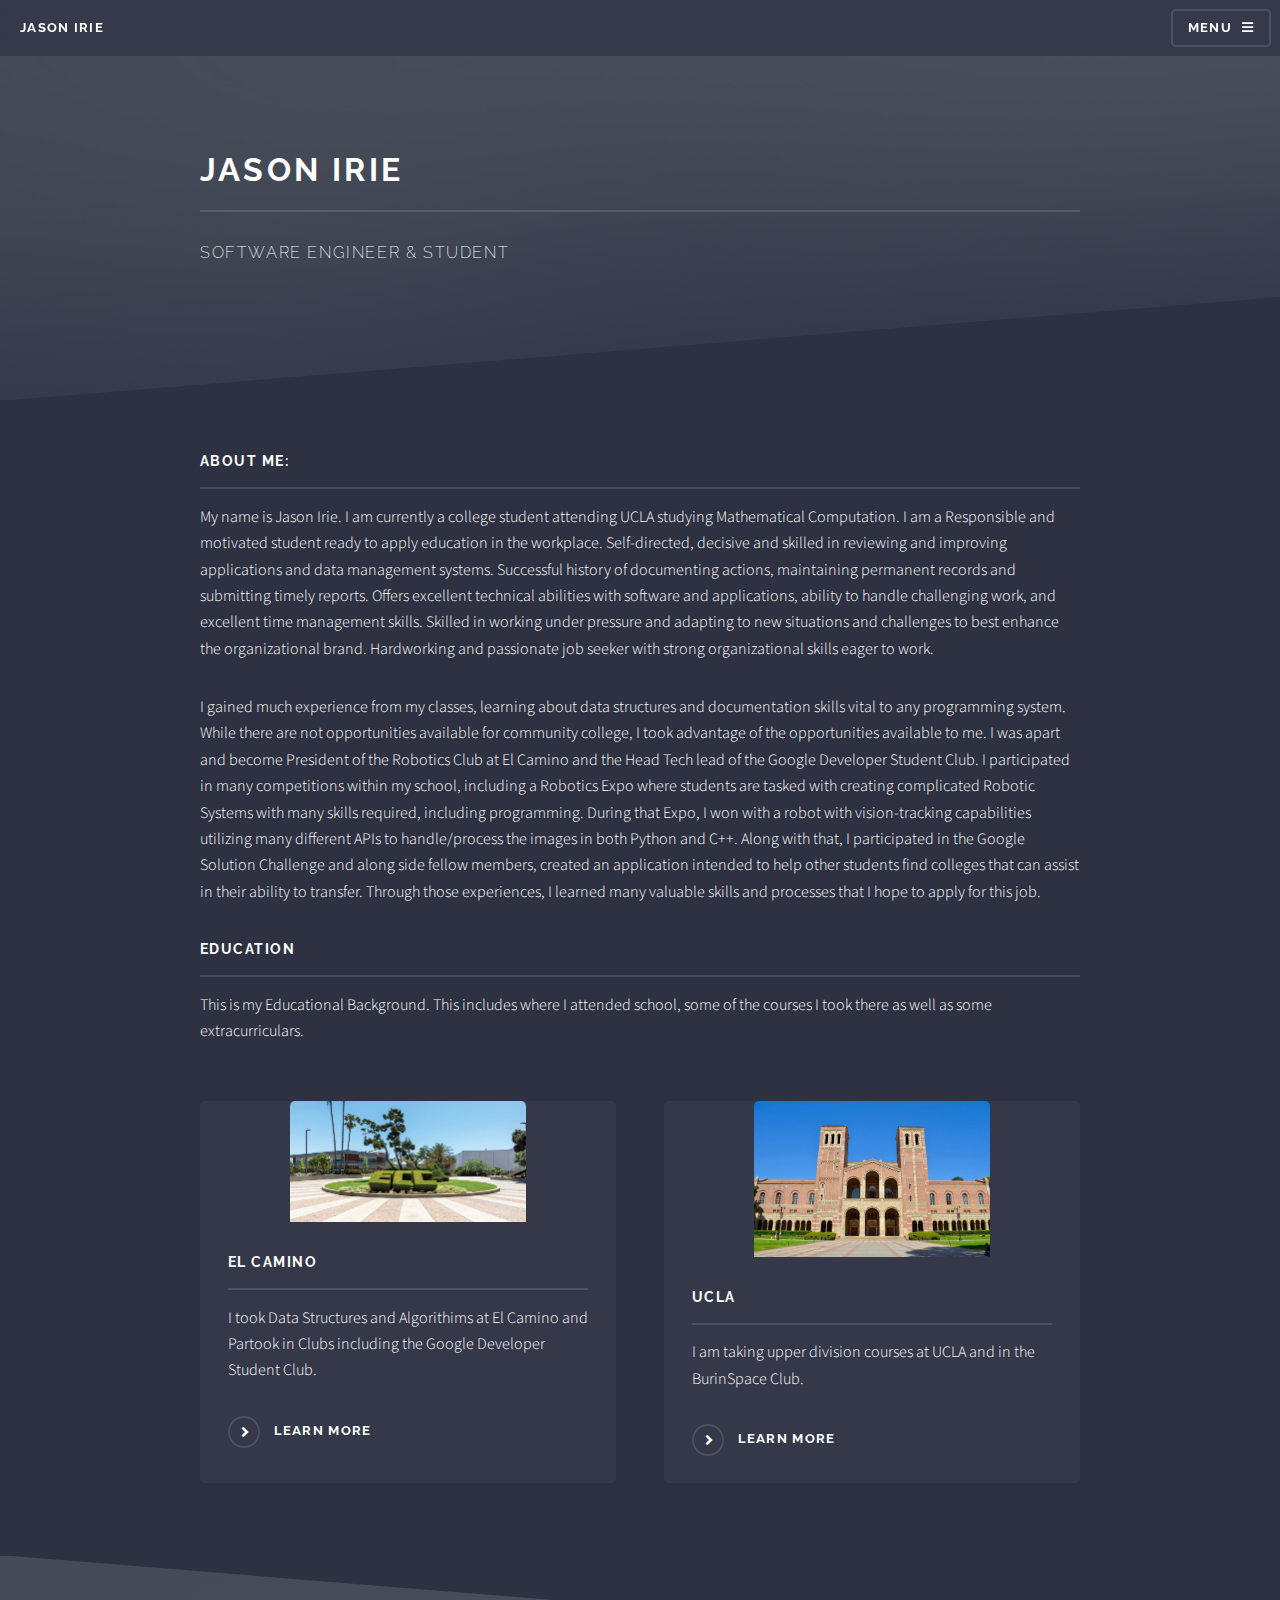
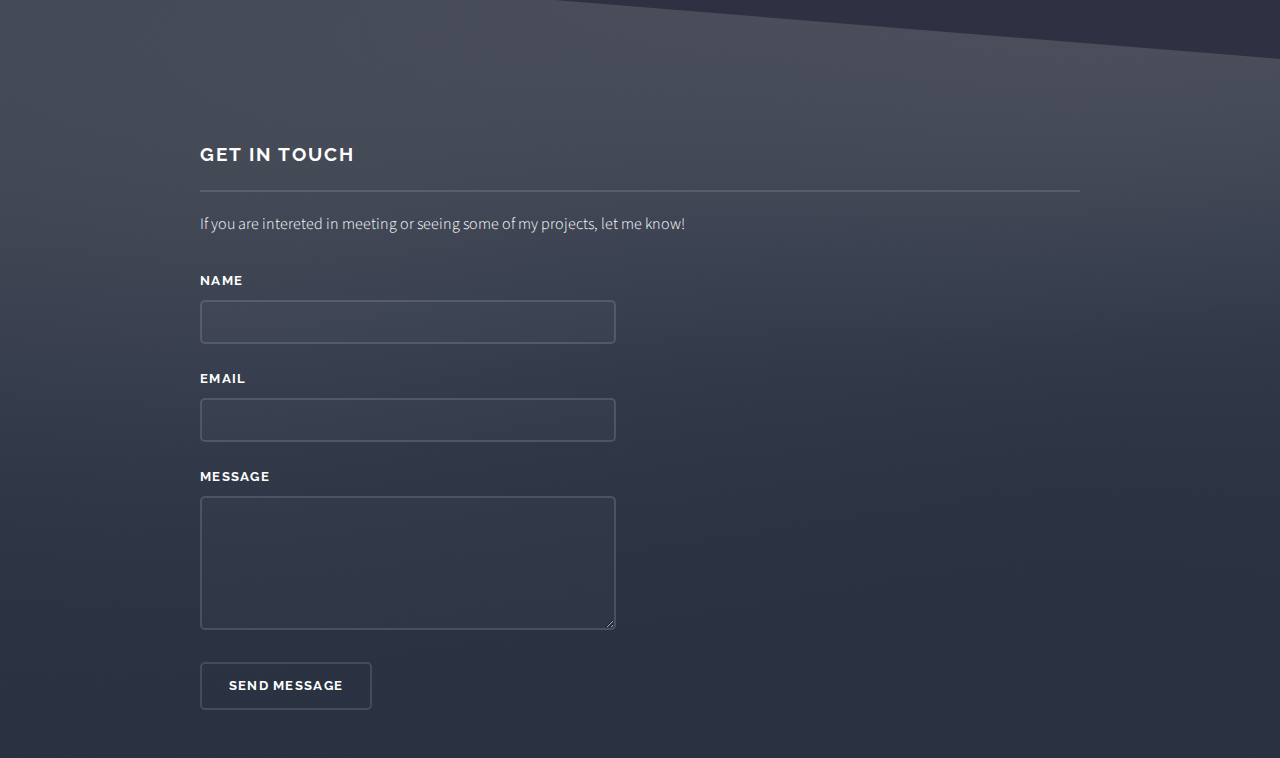
==== commit 5d4b500e: "Updated about page and index page" ====
--- a/about.html
+++ b/about.html
@@ -6,7 +6,7 @@
 -->
 <html>
 	<head>
-		<title>Generic - Solid State by HTML5 UP</title>
+		<title>About - Jason Irie</title>
 		<meta charset="utf-8" />
 		<meta name="viewport" content="width=device-width, initial-scale=1, user-scalable=no" />
 		<link rel="stylesheet" href="assets/css/main.css" />
@@ -27,7 +27,7 @@
 
 				<!-- Header -->
 					<header id="header">
-						<h1><a href="index.html">Solid State</a></h1>
+						<h1><a href="index.html">Jason Irie</a></h1>
 						<nav>
 							<a href="#menu">Menu</a>
 						</nav>
@@ -39,10 +39,8 @@
 							<h2>Menu</h2>
 							<ul class="links">
 								<li><a href="index.html">Home</a></li>
-								<li><a href="about.html">Generic</a></li>
-								<li><a href="projects.html">Elements</a></li>
-								<li><a href="#">Log In</a></li>
-								<li><a href="#">Sign Up</a></li>
+								<li><a href="about.html">About</a></li>
+								<li><a href="projects.html">Projects</a></li>
 							</ul>
 							<a href="#" class="close">Close</a>
 						</div>
@@ -53,7 +51,7 @@
 						<header>
 							<div class="inner">
 								<h2>Jason Irie</h2>
-								<p>Software Engineer</p>
+								<p>Software Engineer & Student</p>
 							</div>
 						</header>
 
@@ -61,26 +59,32 @@
 							<div class="wrapper">
 								<div class="inner">
 
-									<h3 class="major">Lorem ipsum dolor</h3>
-									<p>Morbi mattis mi consectetur tortor elementum, varius pellentesque velit convallis. Aenean tincidunt lectus auctor mauris maximus, ac scelerisque ipsum tempor. Duis vulputate ex et ex tincidunt, quis lacinia velit aliquet. Duis non efficitur nisi, id malesuada justo. Maecenas sagittis felis ac sagittis semper. Curabitur purus leo donec vel dolor at arcu tincidunt bibendum. Interdum et malesuada fames ac ante ipsum primis in faucibus. Fusce ut aliquet justo. Donec id neque ipsum. Integer eget ultricies odio. Nam vel ex a orci fringilla tincidunt. Aliquam eleifend ligula non velit accumsan cursus. Etiam ut gravida sapien.</p>
+									<h3 class="major">About Me:</h3>
+									<p>
+										My name is Jason Irie. I am currently a college student attending UCLA studying Mathematical Computation. I am a Responsible and motivated student ready to apply education in the workplace. Self-directed, decisive and skilled in reviewing and improving applications and data management systems. Successful history of documenting actions, maintaining permanent records and submitting timely reports. Offers excellent technical abilities with software and applications, ability to handle challenging work, and excellent time management skills. Skilled in working under pressure and adapting to new situations and challenges to best enhance the organizational brand. Hardworking and passionate job seeker with strong organizational skills eager to work.
+									</p>
 
-									<p>Vestibulum ultrices risus velit, sit amet blandit massa auctor sit amet. Sed eu lectus sem. Phasellus in odio at ipsum porttitor mollis id vel diam. Praesent sit amet posuere risus, eu faucibus lectus. Vivamus ex ligula, tempus pulvinar ipsum in, auctor porta quam. Proin nec commodo, vel scelerisque nisi scelerisque. Suspendisse id quam vel tortor tincidunt suscipit. Nullam auctor orci eu dolor consectetur, interdum ullamcorper ante tincidunt. Mauris felis nec felis elementum varius.</p>
+									<p>
+										I gained much experience from my classes, learning about data structures and documentation skills vital to any programming system. While there are not opportunities available for community college, I took advantage of the opportunities available to me. I was apart and become President of the Robotics Club at El Camino and the Head Tech lead of the Google Developer Student Club. I participated in many competitions within my school, including a Robotics Expo where students are tasked with creating complicated Robotic Systems with many skills required, including programming. During that Expo, I won with a robot with vision-tracking capabilities utilizing many different APIs to handle/process the images in both Python and C++. Along with that, I participated in the Google Solution Challenge and along side fellow members, created an application intended to help other students find colleges that can assist in their ability to transfer. Through those experiences, I learned many valuable skills and processes that I hope to apply for this job. 
+									</p>
 
-									<h3 class="major">Vitae phasellus</h3>
-									<p>Cras mattis ante fermentum, malesuada neque vitae, eleifend erat. Phasellus non pulvinar erat. Fusce tincidunt, nisl eget mattis egestas, purus ipsum consequat orci, sit amet lobortis lorem lacus in tellus. Sed ac elementum arcu. Quisque placerat auctor laoreet.</p>
+									<h3 class="major">Education</h3>
+									<p>This is my Educational Background. This includes where I attended school, some of the courses I took there as well as some extracurriculars. </p>
 
 									<section class="features">
 										<article>
-											<a href="#" class="image"><img src="images/pic04.jpg" alt="" /></a>
-											<h3 class="major">Sed feugiat lorem</h3>
-											<p>Lorem ipsum dolor sit amet, consectetur adipiscing vehicula id nulla dignissim dapibus ultrices.</p>
-											<a href="#" class="special">Learn more</a>
+											<a href="https://www.elcamino.edu/" class="image"><img src="images/about/elcaminoimage.jpg" alt="" /></a>
+											<h3 class="major">El Camino</h3>
+											<p>
+												I took Data Structures and Algorithims at El Camino and Partook in Clubs including the Google Developer Student Club.
+											</p>
+											<a href="www.linkedin.com/in/jason-irie-2bb2b0243" class="special">Learn more</a>
 										</article>
 										<article>
-											<a href="#" class="image"><img src="images/pic05.jpg" alt="" /></a>
-											<h3 class="major">Nisl placerat</h3>
-											<p>Lorem ipsum dolor sit amet, consectetur adipiscing vehicula id nulla dignissim dapibus ultrices.</p>
-											<a href="#" class="special">Learn more</a>
+											<a href="#" class="image"><img src="images/about/ucla.png" alt="" /></a>
+											<h3 class="major">UCLA</h3>
+											<p>I am taking upper division courses at UCLA and in the BurinSpace Club.</p>
+											<a href="www.linkedin.com/in/jason-irie-2bb2b0243" class="special">Learn more</a>
 										</article>
 									</section>
 
@@ -93,7 +97,9 @@
 					<section id="footer">
 						<div class="inner">
 							<h2 class="major">Get in touch</h2>
-							<p>Cras mattis ante fermentum, malesuada neque vitae, eleifend erat. Phasellus non pulvinar erat. Fusce tincidunt, nisl eget mattis egestas, purus ipsum consequat orci, sit amet lobortis lorem lacus in tellus. Sed ac elementum arcu. Quisque placerat auctor laoreet.</p>
+							<p>
+								If you are intereted in meeting or seeing some of my projects, let me know!
+							</p>
 							<form method="post" action="#">
 								<div class="fields">
 									<div class="field">
@@ -113,21 +119,6 @@
 									<li><input type="submit" value="Send Message" /></li>
 								</ul>
 							</form>
-							<ul class="contact">
-								<li class="icon solid fa-home">
-									Untitled Inc<br />
-									1234 Somewhere Road Suite #2894<br />
-									Nashville, TN 00000-0000
-								</li>
-								<li class="icon solid fa-phone">(000) 000-0000</li>
-								<li class="icon solid fa-envelope"><a href="#">information@untitled.tld</a></li>
-								<li class="icon brands fa-twitter"><a href="#">twitter.com/untitled-tld</a></li>
-								<li class="icon brands fa-facebook-f"><a href="#">facebook.com/untitled-tld</a></li>
-								<li class="icon brands fa-instagram"><a href="#">instagram.com/untitled-tld</a></li>
-							</ul>
-							<ul class="copyright">
-								<li>&copy; Untitled Inc. All rights reserved.</li><li>Design: <a href="http://html5up.net">HTML5 UP</a></li>
-							</ul>
 						</div>
 					</section>
 
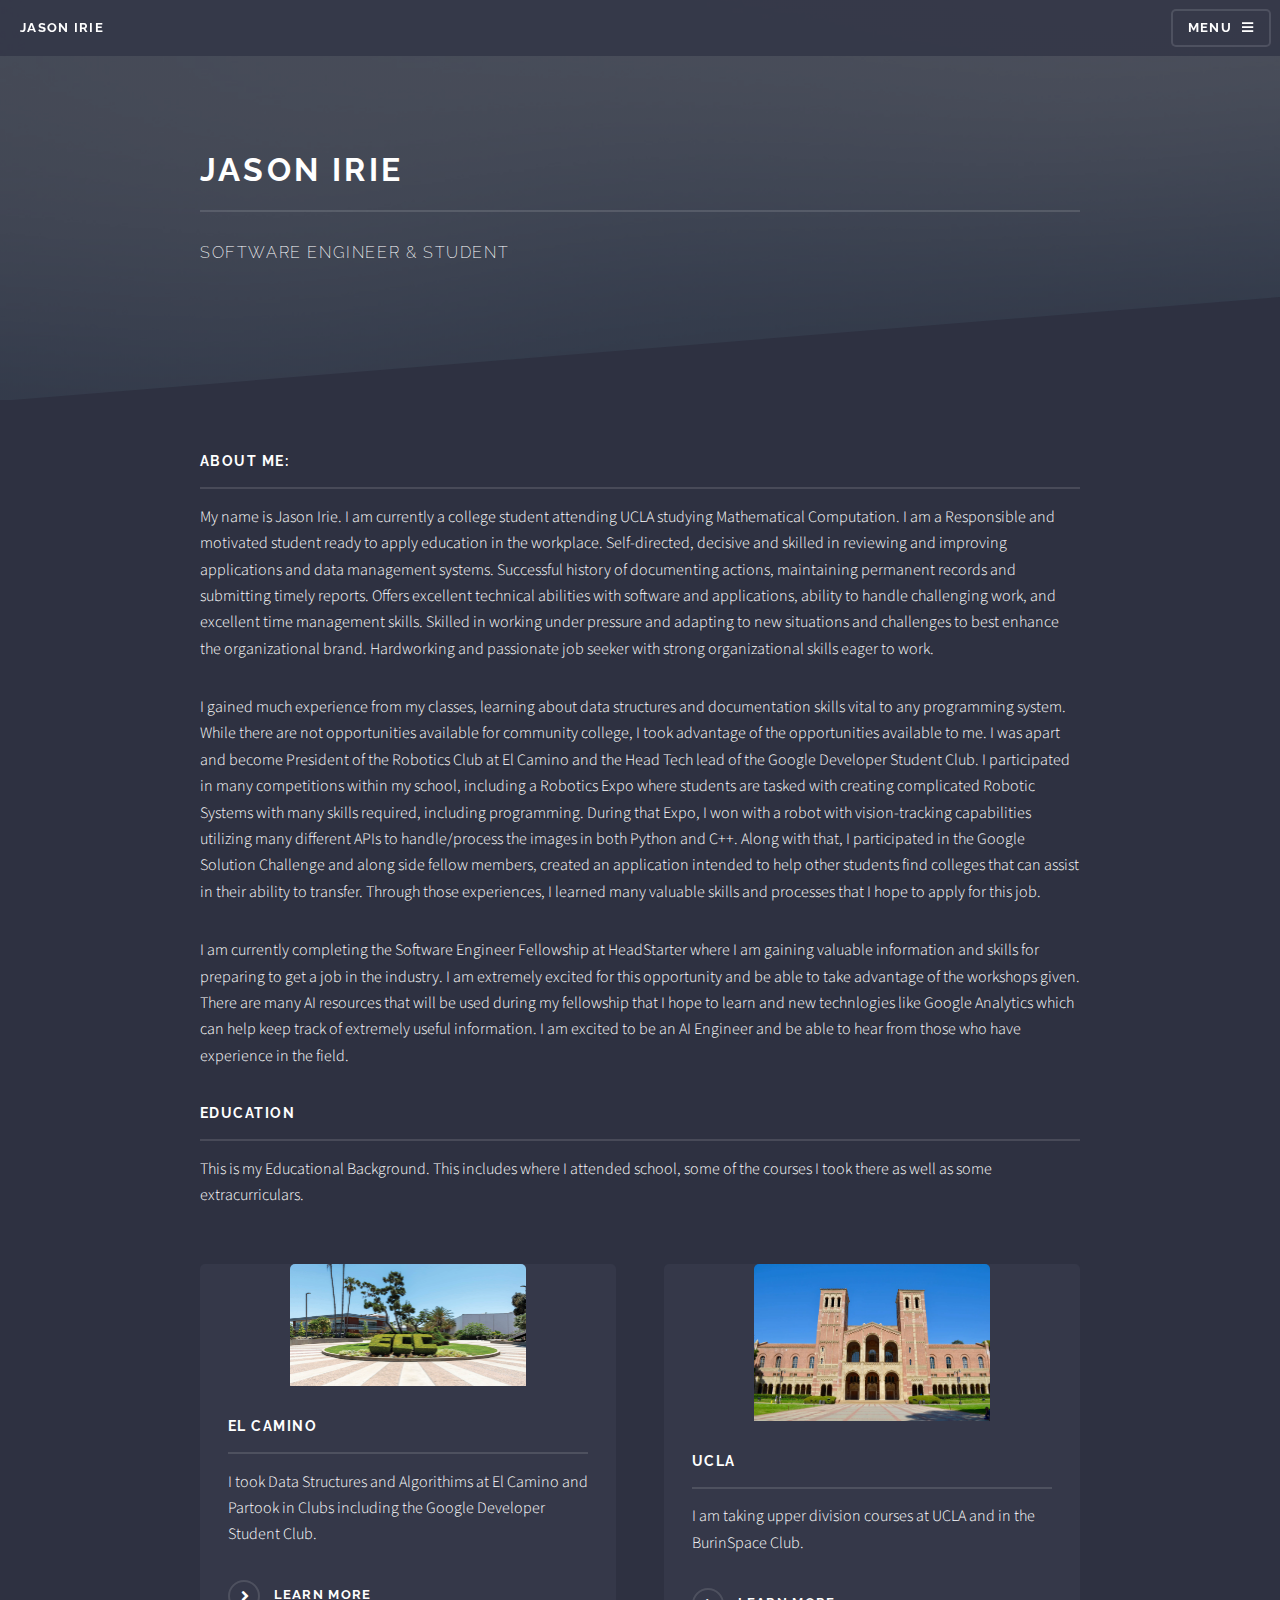
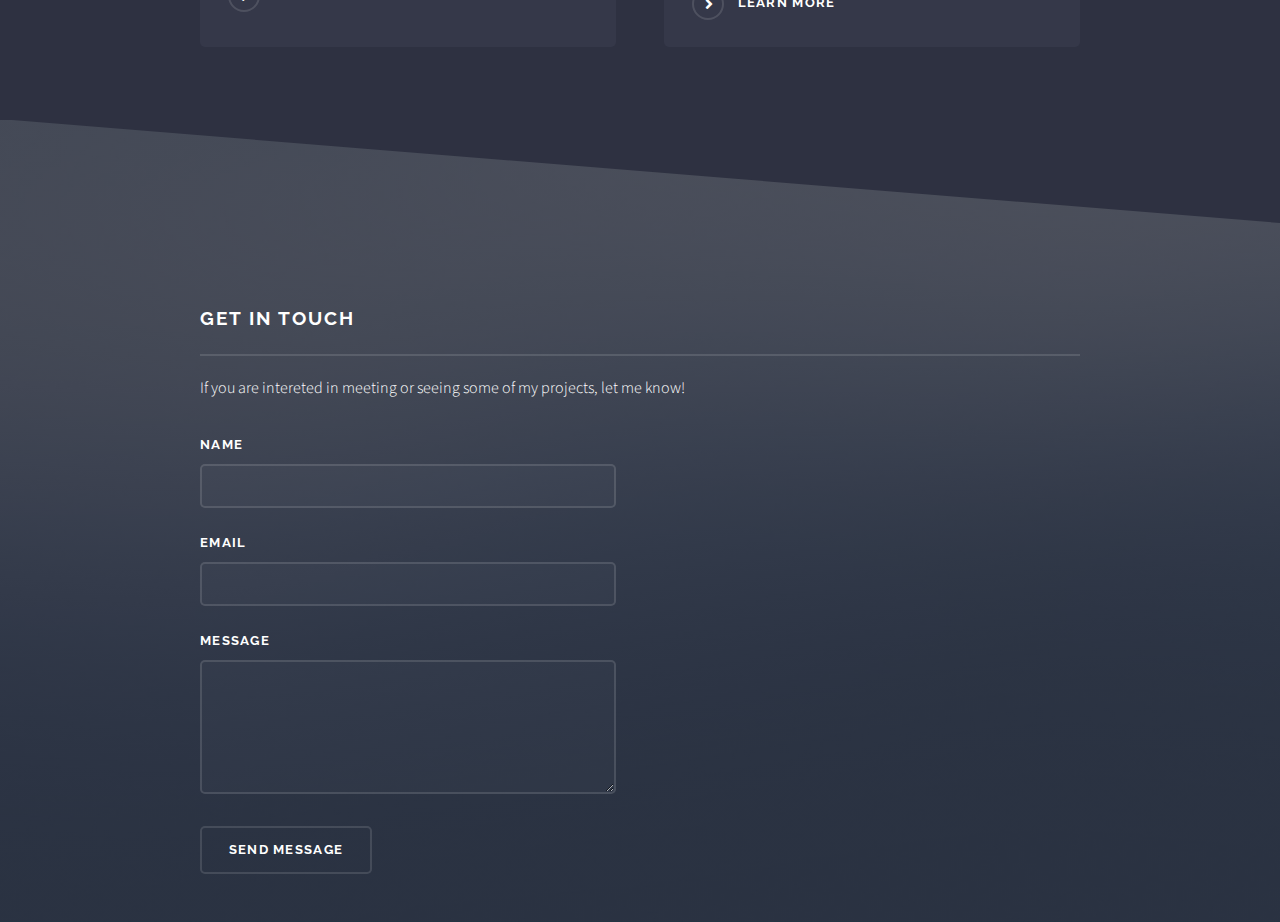
==== commit 8ec3e63c: "Removed uncessary images and updated the project and about page" ====
--- a/about.html
+++ b/about.html
@@ -68,6 +68,10 @@
 										I gained much experience from my classes, learning about data structures and documentation skills vital to any programming system. While there are not opportunities available for community college, I took advantage of the opportunities available to me. I was apart and become President of the Robotics Club at El Camino and the Head Tech lead of the Google Developer Student Club. I participated in many competitions within my school, including a Robotics Expo where students are tasked with creating complicated Robotic Systems with many skills required, including programming. During that Expo, I won with a robot with vision-tracking capabilities utilizing many different APIs to handle/process the images in both Python and C++. Along with that, I participated in the Google Solution Challenge and along side fellow members, created an application intended to help other students find colleges that can assist in their ability to transfer. Through those experiences, I learned many valuable skills and processes that I hope to apply for this job. 
 									</p>
 
+									<p>
+										I am currently completing the Software Engineer Fellowship at HeadStarter where I am gaining valuable information and skills for preparing to get a job in the industry. I am extremely excited for this opportunity and be able to take advantage of the workshops given. There are many AI resources that will be used during my fellowship that I hope to learn and new technlogies like Google Analytics which can help keep track of extremely useful information. I am excited to be an AI Engineer and be able to hear from those who have experience in the field.
+									</p>
+
 									<h3 class="major">Education</h3>
 									<p>This is my Educational Background. This includes where I attended school, some of the courses I took there as well as some extracurriculars. </p>
 
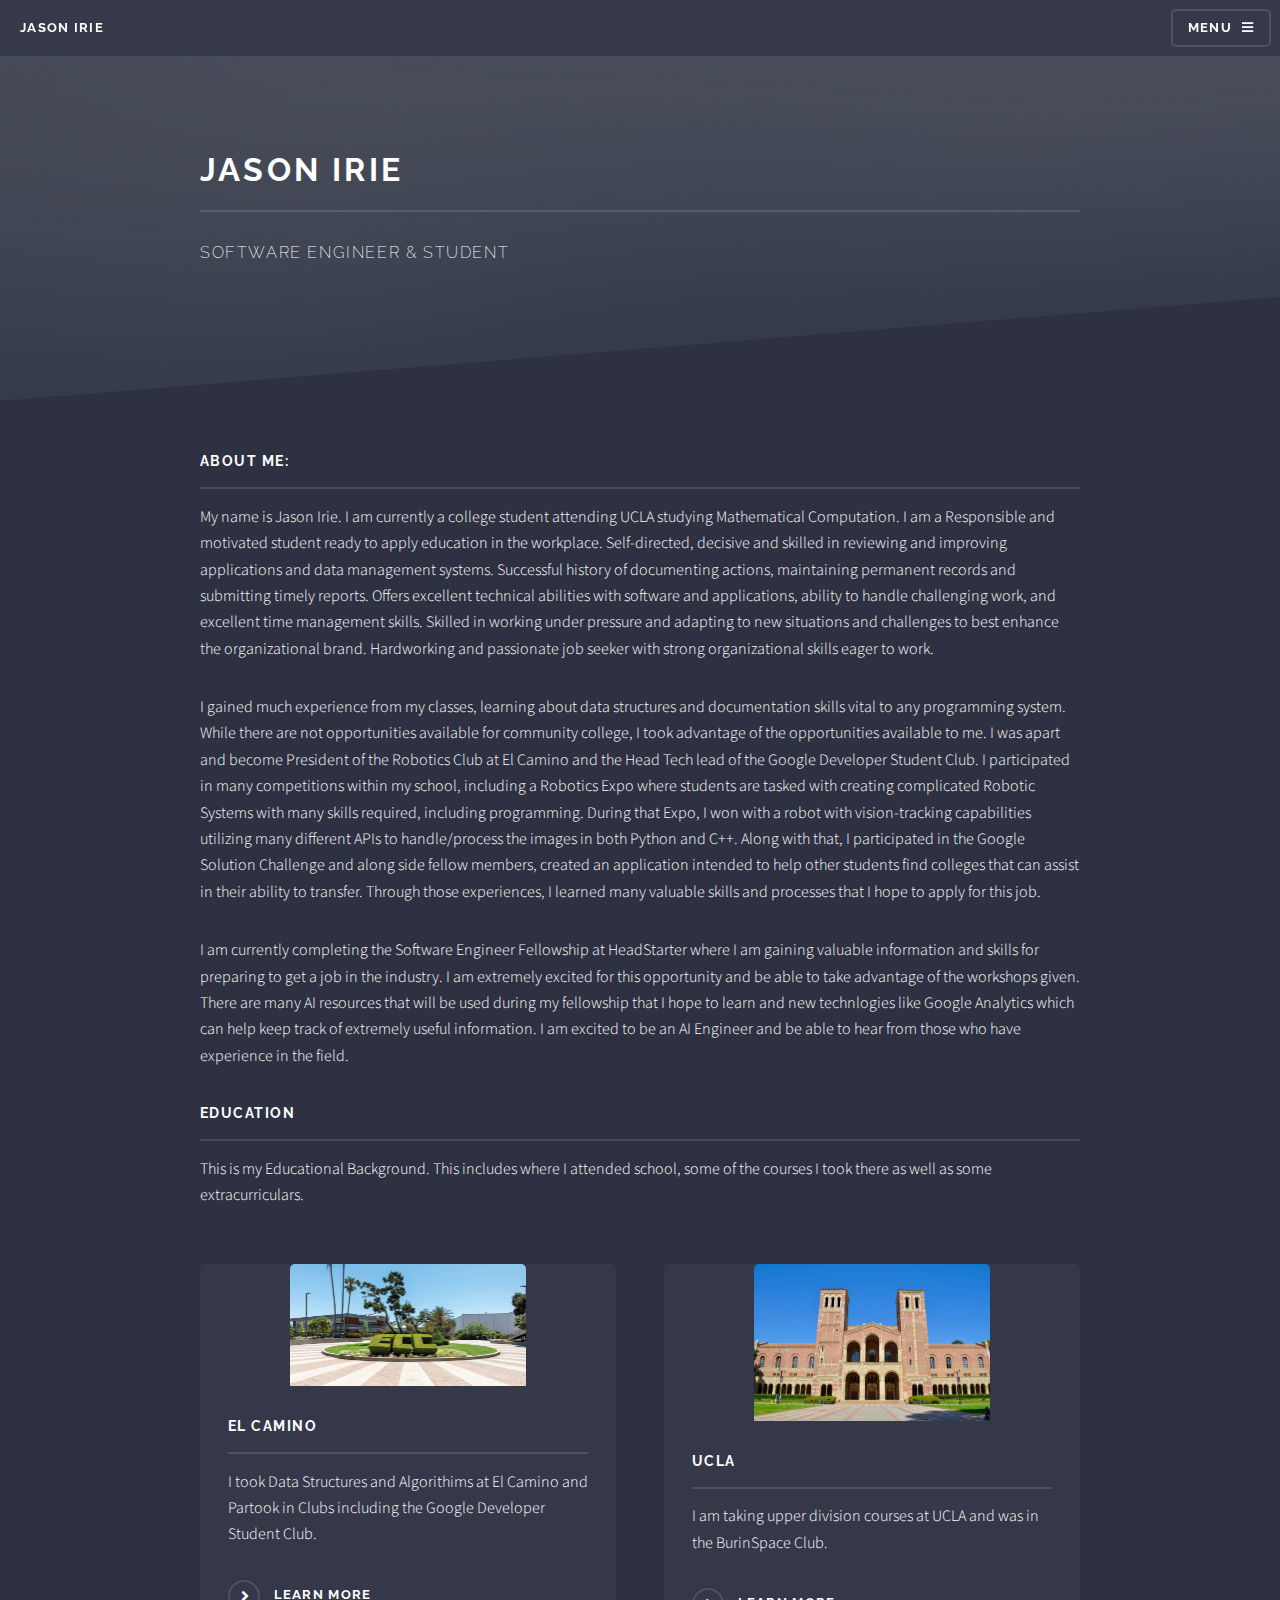
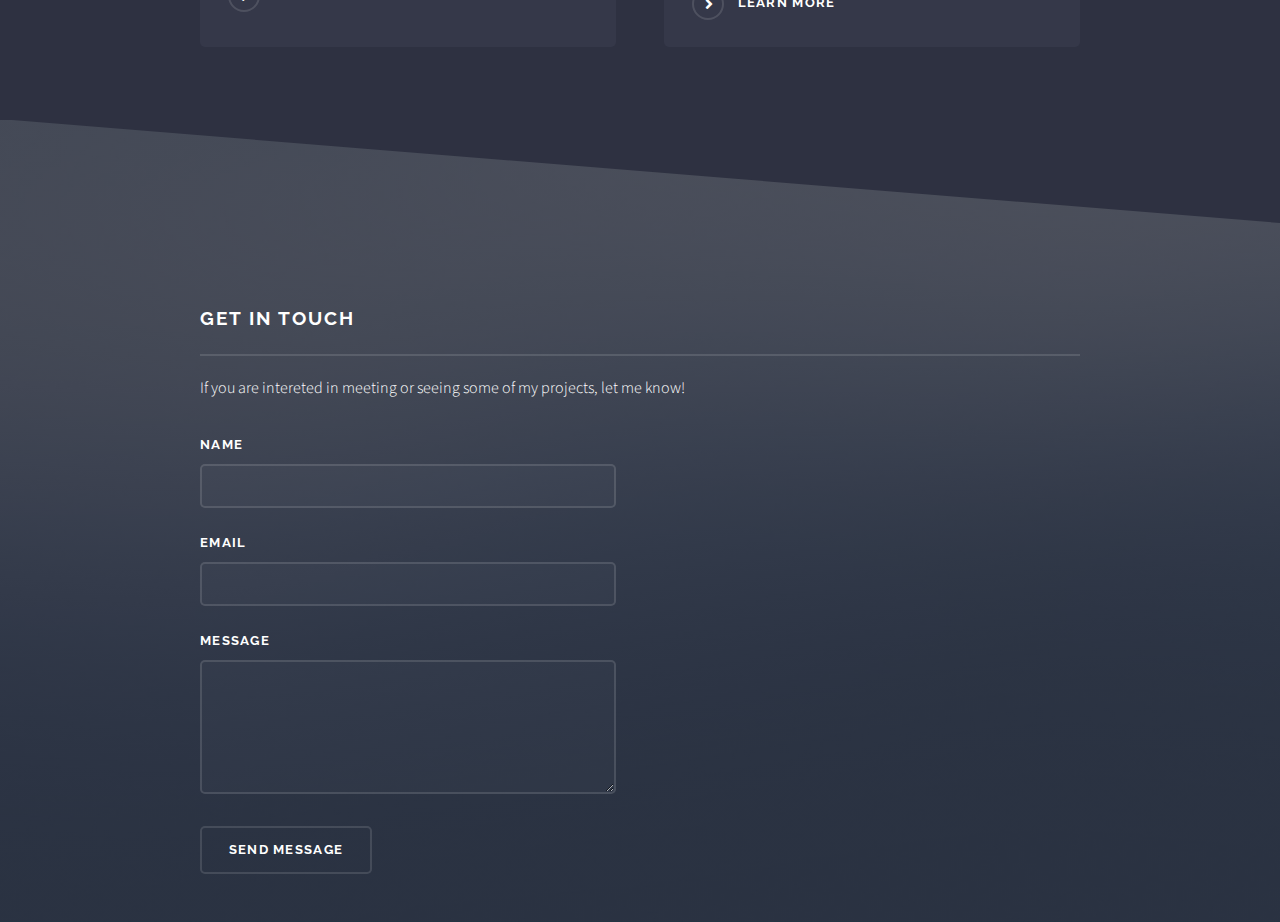
==== commit 15d32d37: "updated about and index" ====
--- a/about.html
+++ b/about.html
@@ -87,7 +87,7 @@
 										<article>
 											<a href="#" class="image"><img src="images/about/ucla.png" alt="" /></a>
 											<h3 class="major">UCLA</h3>
-											<p>I am taking upper division courses at UCLA and in the BurinSpace Club.</p>
+											<p>I am taking upper division courses at UCLA and was in the BurinSpace Club.</p>
 											<a href="www.linkedin.com/in/jason-irie-2bb2b0243" class="special">Learn more</a>
 										</article>
 									</section>
